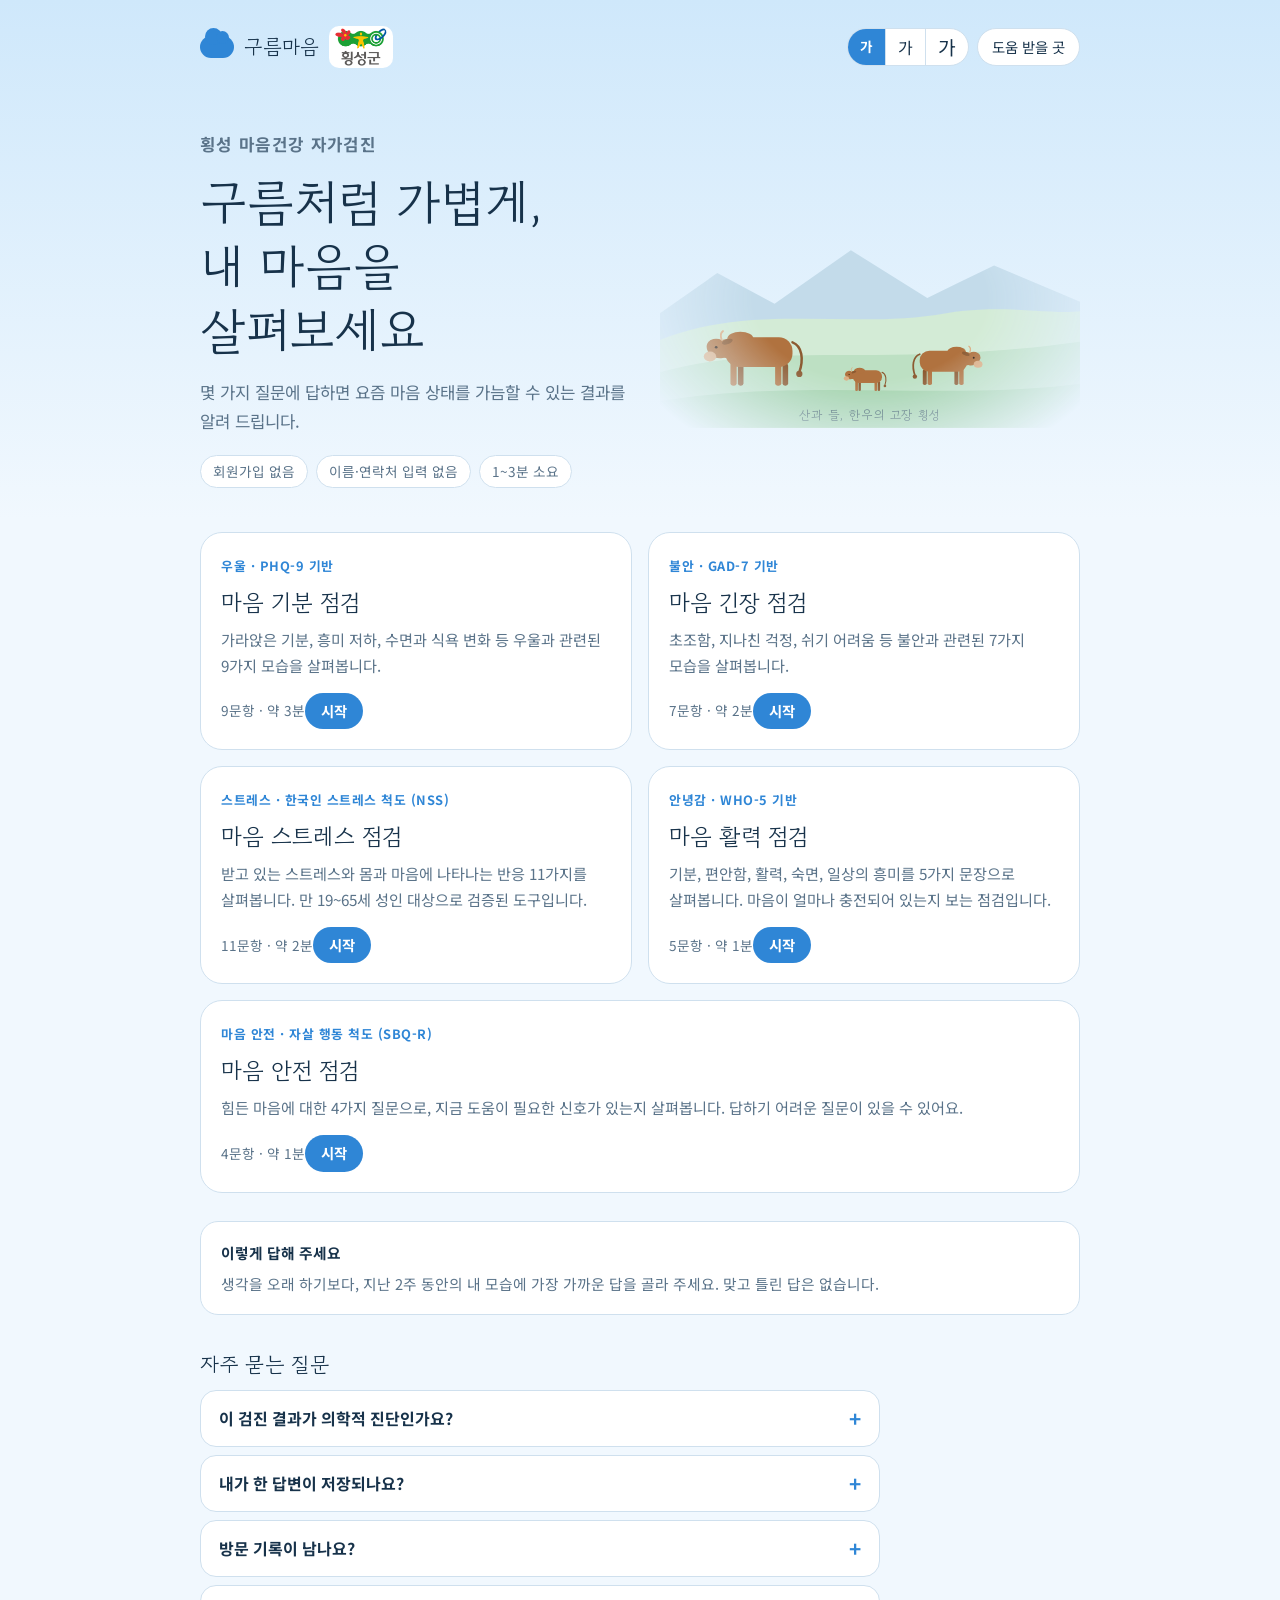
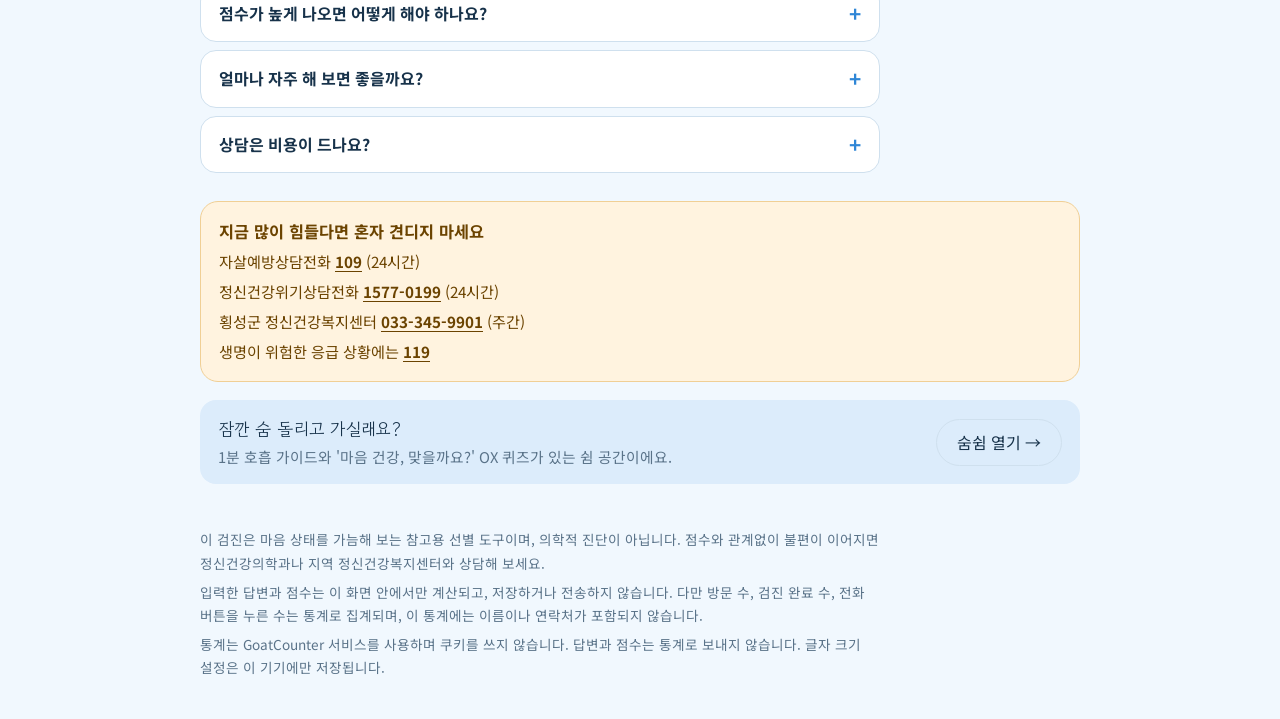
==== maeum/index.html @ 6d09b5d9 "Add files via upload" ====
<!doctype html>
<html lang="ko">
<head>
<meta charset="utf-8">
<meta name="viewport" content="width=device-width, initial-scale=1">
<title>구름마음 자가검진</title>
<link rel="stylesheet" href="https://fonts.googleapis.com/css2?family=Gowun+Dodum&family=Noto+Sans+KR:wght@400;500;700&display=swap">
<style>
/* Layout: 하늘 위 구름 무대. 왼쪽 정렬 소개 + 오른쪽 구름 장식, 검진은 한 화면 한 문항 */
:root {
  --sky-top: #cfe8fb;
  --sky-bot: #f1f8fe;
  --bg: #eaf5fd;
  --card: #ffffff;
  --fg: #17324a;
  --muted: #5a7389;
  --line: #cfe0ee;
  --accent: #2f86d6;
  --accent-fg: #ffffff;
  --accent-soft: #dcecfb;
  --cloud: #ffffff;
  --warn-bg: #fff3df;
  --warn-fg: #6b4300;
  --warn-line: #f0cf95;
  --f-display: "Gowun Dodum", "Noto Sans KR", "Apple SD Gothic Neo", "Malgun Gothic", sans-serif;
  --f-body: "Noto Sans KR", "Apple SD Gothic Neo", "Malgun Gothic", sans-serif;
}
@media (prefers-color-scheme: dark) {
  :root:not([data-theme="light"]) {
    --sky-top: #0f2238; --sky-bot: #14293f; --bg: #10253a; --card: #19324a;
    --fg: #e6f0f9; --muted: #9db4c8; --line: #2b4863; --accent: #6bb4f5;
    --accent-fg: #0b1d2f; --accent-soft: #223f5a; --cloud: #2a4a68;
    --warn-bg: #3a2f1a; --warn-fg: #f3d9a4; --warn-line: #6b5326;
    color-scheme: dark;
  }
}
:root[data-theme="dark"] {
  --sky-top: #0f2238; --sky-bot: #14293f; --bg: #10253a; --card: #19324a;
  --fg: #e6f0f9; --muted: #9db4c8; --line: #2b4863; --accent: #6bb4f5;
  --accent-fg: #0b1d2f; --accent-soft: #223f5a; --cloud: #2a4a68;
  --warn-bg: #3a2f1a; --warn-fg: #f3d9a4; --warn-line: #6b5326;
  color-scheme: dark;
}
* { box-sizing: border-box; }
html, body { min-height: 100%; }
body {
  margin: 0;
  background: var(--bg);
  background-image: linear-gradient(180deg, var(--sky-top) 0, var(--sky-bot) 520px);
  background-repeat: no-repeat;
  color: var(--fg);
  font-family: var(--f-body);
  font-size: 1rem;
  line-height: 1.7;
  word-break: keep-all;
  padding-left: max(16px, env(safe-area-inset-left, 0px));
  padding-right: max(16px, env(safe-area-inset-right, 0px));
  padding-block: 20px 40px;
  overflow-x: hidden;
}
.wrap { max-width: 880px; margin: 0 auto; position: relative; z-index: 1; }
h1, h2, h3 { font-family: var(--f-display); font-weight: 400; margin: 0; text-wrap: balance; line-height: 1.3; }
p { margin: 0; }
button { font: inherit; color: inherit; cursor: pointer; }
:focus-visible { outline: 3px solid var(--accent); outline-offset: 2px; }

/* clouds */
.sky { position: absolute; inset: 0 0 auto 0; height: 560px; overflow: hidden; pointer-events: none; z-index: 0; }
.cloud { position: absolute; width: 180px; height: 54px; background: var(--cloud); border-radius: 60px; opacity: .9; animation: drift 60s linear infinite; }
.cloud::before, .cloud::after { content: ""; position: absolute; background: var(--cloud); border-radius: 50%; }
.cloud::before { width: 80px; height: 80px; left: 24px; top: -38px; }
.cloud::after { width: 58px; height: 58px; right: 28px; top: -26px; }
.c1 { top: 70px; left: -200px; animation-duration: 90s; }
.c2 { top: 200px; left: -200px; transform: scale(.62); animation-duration: 120s; animation-delay: -50s; opacity: .7; }
.c3 { top: 340px; left: -200px; transform: scale(1.2); animation-duration: 150s; animation-delay: -90s; opacity: .55; }
@keyframes drift { to { translate: calc(100vw + 420px) 0; } }
@media (prefers-reduced-motion: reduce) { .cloud { animation: none; left: 60%; } .c2 { left: 10%; } .c3 { left: 35%; } }

/* header */
.top { display: flex; align-items: center; justify-content: space-between; gap: 12px; }
.brand { display: inline-flex; align-items: center; gap: 10px; font-family: var(--f-display); font-size: 1.25rem; text-decoration: none; color: var(--fg); background: none; border: 0; padding: 6px 0; }
.brand i { width: 34px; height: 22px; background: var(--accent); border-radius: 14px; position: relative; display: inline-block; }
.brand i::before { content: ""; position: absolute; width: 17px; height: 17px; border-radius: 50%; background: var(--accent); left: 5px; top: -8px; }
.brand i::after { content: ""; position: absolute; width: 13px; height: 13px; border-radius: 50%; background: var(--accent); right: 5px; top: -5px; }
.help-link { font-size: .9rem; color: var(--fg); background: var(--card); border: 1px solid var(--line); border-radius: 999px; padding: 6px 14px; text-decoration: none; }

/* home */
.hero { padding: 56px 0 36px; max-width: 560px; }
.eyebrow { font-size: .85rem; letter-spacing: .08em; color: var(--accent); font-weight: 700; margin-bottom: 10px; }
.hero h1 { font-size: clamp(2rem, 7vw, 3.1rem); margin-bottom: 16px; }
.hero p { color: var(--muted); font-size: 1.05rem; }
.facts { display: flex; flex-wrap: wrap; gap: 8px; margin-top: 20px; }
.facts span { font-size: .85rem; background: var(--card); border: 1px solid var(--line); border-radius: 999px; padding: 4px 12px; color: var(--muted); }

.tests { display: grid; grid-template-columns: repeat(2, minmax(0, 1fr)); gap: 16px; margin-top: 8px; }
@media (max-width: 620px) { .tests { grid-template-columns: minmax(0, 1fr); } }
.tests .test-card:last-child:nth-child(odd) { grid-column: 1 / -1; }
.test-card { text-align: left; background: var(--card); border: 1px solid var(--line); border-radius: 22px; padding: 22px 20px 20px; display: flex; flex-direction: column; gap: 10px; min-width: 0; transition: transform .15s, border-color .15s; }
.test-card:hover { transform: translateY(-3px); border-color: var(--accent); }
.test-card .tag { font-size: .8rem; color: var(--accent); font-weight: 700; letter-spacing: .04em; }
.test-card h2 { font-size: 1.45rem; }
.test-card p { color: var(--muted); font-size: .95rem; flex: 1; }
.test-card .meta { font-size: .85rem; color: var(--muted); display: flex; justify-content: space-between; align-items: center; margin-top: 4px; }
.test-card .go { background: var(--accent); color: var(--accent-fg); border-radius: 999px; padding: 6px 16px; font-weight: 700; font-size: .9rem; }

.notice { margin-top: 28px; background: var(--card); border: 1px solid var(--line); border-radius: 18px; padding: 18px 20px; color: var(--muted); font-size: .92rem; display: grid; gap: 6px; }
.notice b { color: var(--fg); }

/* quiz */
.panel { margin-top: 36px; background: var(--card); border: 1px solid var(--line); border-radius: 26px; padding: clamp(20px, 5vw, 36px); max-width: 680px; }
.panel-head { display: flex; justify-content: space-between; align-items: baseline; gap: 12px; flex-wrap: wrap; margin-bottom: 14px; }
.panel-head h2 { font-size: 1.3rem; }
.count { font-size: .9rem; color: var(--muted); font-variant-numeric: tabular-nums; }
.bar { height: 10px; background: var(--accent-soft); border-radius: 999px; overflow: hidden; margin-bottom: 26px; }
.bar > div { height: 100%; background: var(--accent); border-radius: 999px; transition: width .45s cubic-bezier(.22, .8, .3, 1); }

/* 화면 전환 */
@keyframes rise { from { opacity: 0; transform: translateY(10px); } to { opacity: 1; transform: none; } }
@keyframes slidein { from { opacity: 0; transform: translateX(var(--dx, 14px)); } to { opacity: 1; transform: none; } }
@keyframes growx { from { transform: scaleX(0); } to { transform: scaleX(1); } }
#app > * { animation: rise .38s ease both; }
#app > .tests { animation-delay: .08s; }
#app > .notice { animation-delay: .14s; }
#app > .panel.stay { animation: none; }
.qstage { animation: slidein .28s ease both; }
.qstage.back { --dx: -14px; }
.qstage.still { animation: none; }
.qstage.leaving { opacity: 0; transform: translateX(-14px); transition: opacity .15s ease, transform .15s ease; animation: none; }
.scale div.on { transform-origin: left; animation: growx .5s ease both; }
.scale div:nth-child(2) { animation-delay: .08s; } .scale div:nth-child(3) { animation-delay: .16s; }
.scale div:nth-child(4) { animation-delay: .24s; } .scale div:nth-child(5) { animation-delay: .32s; }
@media (prefers-reduced-motion: reduce) {
  #app > *, .qstage, .scale div.on { animation: none !important; }
  .bar > div, .qstage.leaving { transition: none; }
}
.period { font-size: .85rem; color: var(--muted); margin-bottom: 6px; }
.q { font-family: var(--f-display); font-size: clamp(1.3rem, 4.6vw, 1.7rem); line-height: 1.5; margin-bottom: 22px; min-height: 3.2em; }
.opts { display: grid; gap: 10px; }
.opt { text-align: left; background: var(--bg); border: 2px solid var(--line); border-radius: 16px; padding: 13px 16px; font-size: 1rem; width: 100%; transition: border-color .12s, background .12s; }
.opt:hover { border-color: var(--accent); }
.opt[aria-pressed="true"] { border-color: var(--accent); background: var(--accent-soft); font-weight: 700; }
.nav { display: flex; justify-content: space-between; gap: 10px; margin-top: 22px; }
.btn { background: transparent; border: 1px solid var(--line); border-radius: 999px; padding: 9px 20px; color: var(--fg); }
.btn.primary { background: var(--accent); color: var(--accent-fg); border-color: var(--accent); font-weight: 700; }
.btn[disabled] { opacity: .4; cursor: default; }

/* result */
.score-row { display: flex; align-items: baseline; gap: 14px; flex-wrap: wrap; margin: 6px 0 14px; }
.score { font-family: var(--f-display); font-size: 3.6rem; line-height: 1; font-variant-numeric: tabular-nums; }
.score small { font-size: 1.2rem; color: var(--muted); }
.level { background: var(--accent-soft); color: var(--fg); border-radius: 999px; padding: 4px 16px; font-weight: 700; }
.scale { display: flex; gap: 4px; margin: 18px 0 8px; }
.scale div { flex: 1; height: 12px; border-radius: 6px; background: var(--accent-soft); min-width: 0; }
.scale div.on { background: var(--accent); }
.scale-labels { display: flex; gap: 4px; font-size: .72rem; color: var(--muted); }
.scale-labels span { flex: 1; text-align: center; min-width: 0; }
.advice { margin-top: 18px; color: var(--fg); }
.crisis { margin-top: 20px; background: var(--warn-bg); color: var(--warn-fg); border: 1px solid var(--warn-line); border-radius: 18px; padding: 16px 18px; font-size: .95rem; display: grid; gap: 4px; }
.crisis b { font-size: 1.02rem; }
.crisis .num { font-variant-numeric: tabular-nums; font-weight: 700; }
.note { margin-top: 10px; font-size: .85rem; color: var(--muted); }
.result-actions { display: flex; flex-wrap: wrap; gap: 10px; margin-top: 24px; }

footer { margin-top: 44px; font-size: .85rem; color: var(--muted); max-width: 680px; display: grid; gap: 6px; }
#help { margin-top: 28px; }
/* 검진 문항 화면에서는 질문에 집중하도록 자주 묻는 질문과 노란 안내 칸을 숨기고, 한 줄 연락처만 남깁니다 */
.help-mini { display: none; max-width: 680px; font-size: .88rem; color: var(--muted); background: var(--card); border: 1px solid var(--line); border-radius: 18px; padding: 8px 16px; text-align: center; }
body.quiz-mode .help-mini { display: block; }
.help-mini .num { white-space: nowrap; }
body.quiz-mode #faq, body.quiz-mode #help .crisis { display: none; }
/* 결과 화면에는 안에 "상담 연결" 칸이 있으므로 아래 노란 칸은 숨깁니다 */
body.result-mode #help { display: none; }

/* 글자 크기 */
:root { --scale: 1; font-size: calc(16px * var(--scale)); }
:root[data-fs="1"] { --scale: 1.15; }
:root[data-fs="2"] { --scale: 1.3; }
.tools { display: flex; align-items: center; gap: 8px; flex-wrap: wrap; justify-content: flex-end; }
.fs { display: inline-flex; border: 1px solid var(--line); border-radius: 999px; background: var(--card); overflow: hidden; }
.fs button { background: none; border: 0; padding: 6px 12px; color: var(--fg); line-height: 1.3; }
.fs button + button { border-left: 1px solid var(--line); }
.fs button[aria-pressed="true"] { background: var(--accent); color: var(--accent-fg); font-weight: 700; }
.fs .s0 { font-size: .85rem; } .fs .s1 { font-size: 1rem; } .fs .s2 { font-size: 1.2rem; }
a.num { color: inherit; text-decoration: underline; text-underline-offset: 3px; }

/* 결과: 다음 행동, 상담 연결 */
.todo { margin-top: 22px; }
.todo h3, .contact h3 { font-size: 1.1rem; margin-bottom: 8px; }
.todo ul { list-style: none; margin: 0; padding: 0; display: grid; gap: 8px; }
.todo li { background: var(--bg); border: 1px solid var(--line); border-radius: 14px; padding: 10px 14px; }
.contact { margin-top: 22px; border: 1px solid var(--line); border-radius: 18px; padding: 16px 18px; display: grid; gap: 6px; }
.contact p { color: var(--muted); font-size: .92rem; }
.contact .row { display: flex; justify-content: space-between; gap: 10px; flex-wrap: wrap; align-items: baseline; border-top: 1px solid var(--line); padding-top: 8px; }
.contact .row:first-of-type { border-top: 0; }
.contact .row span { min-width: 0; }
.contact .row .num { font-weight: 700; font-variant-numeric: tabular-nums; }

/* 자주 묻는 질문 */
#faq { margin-top: 36px; max-width: 680px; }
#faq h2 { font-size: 1.3rem; margin-bottom: 12px; }
#faq details { background: var(--card); border: 1px solid var(--line); border-radius: 16px; padding: 0 18px; margin-bottom: 8px; }
#faq summary { cursor: pointer; padding: 14px 0; font-weight: 700; list-style: none; display: flex; justify-content: space-between; gap: 12px; }
#faq summary::-webkit-details-marker { display: none; }
#faq summary::after { content: "+"; color: var(--accent); font-size: 1.3rem; line-height: 1.3; }
#faq details[open] summary::after { content: "−"; }
#faq details p { color: var(--muted); padding-bottom: 14px; }

/* 횡성 정체성, 마음 날씨 */
:root {
  --ridge: #c3dbea; --cloud2: #dfe7ee; --cloud3: #cdd7e0; --cloud-sc: #ffffff;
  --m0a: #bfe2fb; --m0b: #eef8ff; --m1a: #c9e1f3; --m1b: #eaf3fa;
  --m2a: #cfd9e3; --m2b: #e8eef3; --m3a: #b9c7d5; --m3b: #dde6ee;
}
@media (prefers-color-scheme: dark) {
  :root:not([data-theme="light"]) {
    --ridge: #1b3550; --cloud2: #3a5169; --cloud3: #46607a; --cloud-sc: #7a94ae;
    --m0a: #1e4a74; --m0b: #2b5f8c; --m1a: #1f3f5f; --m1b: #2a4d6e;
    --m2a: #1d3045; --m2b: #25394e; --m3a: #172636; --m3b: #1e3042;
  }
}
:root[data-theme="dark"] {
  --ridge: #1b3550; --cloud2: #3a5169; --cloud3: #46607a; --cloud-sc: #7a94ae;
  --m0a: #1e4a74; --m0b: #2b5f8c; --m1a: #1f3f5f; --m1b: #2a4d6e;
  --m2a: #1d3045; --m2b: #25394e; --m3a: #172636; --m3b: #1e3042;
}
.sky[data-mood="2"] { --cloud: var(--cloud2); }
.sky[data-mood="3"] { --cloud: var(--cloud3); }
.sky[data-mood="3"] .cloud { opacity: .97; }
.brand .loc-logo { height: 42px; width: auto; border-radius: 10px; background: #fff; padding: 2px 6px; }
.brand .loc { font-family: var(--f-body); font-size: .72rem; color: var(--accent); border: 1px solid var(--accent); border-radius: 999px; padding: 0 8px; line-height: 1.6; }
.pasture .cap { position: absolute; left: 0; right: 0; bottom: 3px; text-align: center; font-family: var(--f-display); font-size: .8rem; color: var(--fg); opacity: .7; letter-spacing: .04em; }

.weather { margin: 4px 0 18px; border-radius: 20px; overflow: hidden; background: linear-gradient(180deg, var(--sa), var(--sb)); }
.weather.m0 { --sa: var(--m0a); --sb: var(--m0b); --cloud: var(--cloud-sc); }
.weather.m1 { --sa: var(--m1a); --sb: var(--m1b); --cloud: var(--cloud-sc); }
.weather.m2 { --sa: var(--m2a); --sb: var(--m2b); --cloud: var(--cloud2); }
.weather.m3 { --sa: var(--m3a); --sb: var(--m3b); --cloud: var(--cloud3); }
.weather svg { display: block; width: 100%; height: auto; max-height: 200px; }
.weather .sc-cloud { fill: var(--cloud); }
/* 날씨 그림 움직임: 해는 천천히 돌고 햇살이 커졌다 작아지며, 구름은 좌우로 천천히 떠다닙니다 */
.weather .sun .halo, .weather .sun .rays, .weather .sun .core { transform-box: fill-box; transform-origin: center; }
.weather .sun .halo { opacity: .2; animation: halo 3.2s ease-in-out infinite; }
.weather .sun .rays { animation: spin 36s linear infinite; }
.weather .sun.strong .rays { animation-duration: 20s; }
.weather .sun .core { animation: corepulse 3.2s ease-in-out infinite; }
.weather .sun.strong .halo { animation-duration: 2.6s; }
.weather .drift { animation: cloudDrift 12s ease-in-out infinite alternate; }
@keyframes halo { 0%, 100% { transform: scale(.85); opacity: .14; } 50% { transform: scale(1.3); opacity: .34; } }
@keyframes corepulse { 0%, 100% { transform: scale(1); } 50% { transform: scale(1.06); } }
@keyframes spin { to { transform: rotate(360deg); } }
@keyframes cloudDrift { from { transform: translateX(calc(var(--amp, 12px) * -1)); } to { transform: translateX(var(--amp, 12px)); } }
@media (prefers-reduced-motion: reduce) { .weather .sun .halo, .weather .sun .rays, .weather .sun .core, .weather .drift { animation: none; } }
.weather .rain line { stroke: var(--accent); stroke-width: 2; stroke-linecap: round; opacity: 0; animation: fall 1.2s linear infinite; }
@keyframes fall { 0% { transform: translateY(-6px); opacity: 0; } 30% { opacity: .8; } 100% { transform: translateY(24px); opacity: 0; } }
@media (prefers-reduced-motion: reduce) { .weather .rain line { animation: none; opacity: .6; } }
.weather .wcap { padding: 10px 16px 14px; background: var(--card); display: flex; flex-wrap: wrap; gap: 2px 12px; align-items: baseline; }
.weather .wname { font-family: var(--f-display); font-size: 1.25rem; }
.weather .wtext { color: var(--muted); font-size: .92rem; }

/* 한우 목장 풍경 */
:root { --hill1: #d3ebd6; --hill2: #bde0c3; --hill3: #a5d3ad; --cow: #b0723f; --cow-dark: #8c5a31; --cow-muzzle: #dcae84; --cow-eye: #2b1a10; }
@media (prefers-color-scheme: dark) {
  :root:not([data-theme="light"]) { --hill1: #1d3a3c; --hill2: #183234; --hill3: #132a2b; --cow: #c48d5c; --cow-dark: #a3714a; --cow-muzzle: #e0b690; }
}
:root[data-theme="dark"] { --hill1: #1d3a3c; --hill2: #183234; --hill3: #132a2b; --cow: #c48d5c; --cow-dark: #a3714a; --cow-muzzle: #e0b690; }
.hero-band { display: grid; grid-template-columns: minmax(0, 1fr) minmax(0, 420px); gap: 8px 20px; align-items: center; }
.hero-band .hero { max-width: none; }
.hero-scene { -webkit-mask-image: radial-gradient(ellipse 62% 70% at 50% 50%, #000 45%, transparent 100%); mask-image: radial-gradient(ellipse 62% 70% at 50% 50%, #000 45%, transparent 100%); }
.hero-scene svg { display: block; width: 100%; height: auto; }
@media (max-width: 760px) {
  .hero-band { grid-template-columns: minmax(0, 1fr); gap: 0; }
  .hero-band .hero { padding-bottom: 8px; }
  .hero-scene { max-width: 340px; margin: 0 auto; width: 100%; }
}
.pasture { position: relative; height: 170px; margin: 28px calc(50% - 50vw) -40px; overflow: hidden; pointer-events: none; }
.pasture .hills { position: absolute; inset: 0; width: 100%; height: 100%; }
.pasture .cow { position: absolute; height: auto; }
.cow1 { left: 7%; bottom: 20px; width: clamp(84px, 14vw, 128px); }
.cow2 { left: 58%; bottom: 40px; width: clamp(64px, 10vw, 92px); transform: scaleX(-1); }
.cow3 { left: 72%; bottom: 18px; width: clamp(46px, 7vw, 64px); }
@media (max-width: 480px) { .cow3 { display: none; } .cow2 { left: 62%; } }
.cw-body { fill: var(--cow); }
.cw-dark { fill: var(--cow-dark); }
.cw-muzzle { fill: var(--cow-muzzle); }
.cw-eye { fill: var(--cow-eye); }
.cw-tail { fill: none; stroke: var(--cow-dark); stroke-width: 4; stroke-linecap: round; }
.cw-horn { fill: none; stroke: var(--cow-muzzle); stroke-width: 3; stroke-linecap: round; }
.sister { display: flex; flex-wrap: wrap; align-items: center; justify-content: space-between; gap: 12px; margin-top: 18px; padding: 14px 18px; background: var(--accent-soft); border-radius: 16px; }
.sister b { display: block; font-family: var(--f-display); font-weight: 400; font-size: 1.08rem; }
.sister span { color: var(--muted); font-size: .92rem; }
.sister .btn { text-decoration: none; display: inline-block; }
body.quiz-mode .sister, body.result-mode .sister { display: none; }
.sister-link { margin-top: 10px; font-size: .95rem; }
.sister-link a { color: var(--accent); font-weight: 500; }
</style>
</head>
<body><svg width="0" height="0" style="position:absolute" aria-hidden="true" focusable="false">
  <defs>
    <symbol id="hanwoo" viewBox="0 0 200 130">
      <path class="cw-tail" d="M152 50 C168 56 170 78 163 98"/>
      <circle class="cw-dark" cx="163" cy="101" r="5"/>
      <rect class="cw-dark" x="64" y="84" width="9" height="36" rx="4"/>
      <rect class="cw-dark" x="136" y="84" width="9" height="36" rx="4"/>
      <rect class="cw-body" x="44" y="42" width="108" height="48" rx="22"/>
      <ellipse class="cw-body" cx="68" cy="44" rx="21" ry="11"/>
      <rect class="cw-body" x="52" y="80" width="10" height="40" rx="4"/>
      <rect class="cw-body" x="124" y="80" width="10" height="40" rx="4"/>
      <path class="cw-body" d="M40 46 L58 42 L60 78 L38 74 Z"/>
      <ellipse class="cw-body" cx="32" cy="60" rx="19" ry="15" transform="rotate(25 32 60)"/>
      <ellipse class="cw-muzzle" cx="19" cy="73" rx="10" ry="8"/>
      <ellipse class="cw-dark" cx="47" cy="49" rx="9" ry="4" transform="rotate(-20 47 49)"/>
      <path class="cw-horn" d="M38 46 Q34 36 40 32"/>
      <circle class="cw-eye" cx="29" cy="58" r="2.2"/>
    </symbol>
  </defs>
</svg>

<div class="sky" aria-hidden="true"><div class="cloud c1"></div><div class="cloud c2"></div><div class="cloud c3"></div></div>

<div class="wrap">
  <header class="top">
    <button class="brand" id="brand" type="button"><i aria-hidden="true"></i>구름마음<img class="loc-logo" alt="횡성군" width="207" height="150" src="[data-uri]"></button>
    <div class="tools">
      <div class="fs" role="group" aria-label="글자 크기">
        <button type="button" class="s0" data-fs="0" aria-label="글자 보통" aria-pressed="true">가</button>
        <button type="button" class="s1" data-fs="1" aria-label="글자 크게" aria-pressed="false">가</button>
        <button type="button" class="s2" data-fs="2" aria-label="글자 아주 크게" aria-pressed="false">가</button>
      </div>
      <a class="help-link" href="#help" id="helpLink">도움 받을 곳</a>
    </div>
  </header>

  <main id="app"></main>

  <section id="faq" aria-label="자주 묻는 질문">
    <h2>자주 묻는 질문</h2>
    <details><summary>이 검진 결과가 의학적 진단인가요?</summary><p>아닙니다. 지난 2주간의 마음 상태를 가늠해 보는 참고용 선별 도구입니다. 정확한 진단은 정신건강의학과 전문의의 면담으로 이루어집니다.</p></details>
    <details><summary>내가 한 답변이 저장되나요?</summary><p>답변과 점수는 이 화면 안에서만 계산되고 저장하거나 전송하지 않습니다. 창을 닫으면 사라집니다.<span class="stats-note" hidden> 다만 방문 수, 검진 완료 수, 전화 버튼을 누른 수는 통계로 집계되며, 이 통계에는 이름이나 연락처가 포함되지 않습니다.</span></p></details>
    <details class="stats-note" hidden><summary>방문 기록이 남나요?</summary><p>방문 수, 검진을 끝까지 마친 수, 상담 전화 버튼을 누른 수가 합계로만 집계됩니다(통계 서비스 GoatCounter 사용). 이름, 연락처, 답변, 점수는 포함되지 않고 쿠키도 사용하지 않습니다. 글자 크기 설정은 이 기기에만 저장됩니다.</p></details>
    <details><summary>점수가 높게 나오면 어떻게 해야 하나요?</summary><p>결과 화면에 안내된 단계별 방법을 먼저 살펴보시고, 불편이 이어지면 횡성군 정신건강복지센터 등 전문 기관에 상담해 보세요. 점수와 관계없이 힘들다면 언제든 상담할 수 있습니다.</p></details>
    <details><summary>얼마나 자주 해 보면 좋을까요?</summary><p>우울과 불안 검진은 지난 2주를 기준으로 하므로, 2주 이상 간격을 두고 다시 해 보시길 권합니다. 마음이 크게 힘들 때는 간격과 관계없이 상담을 먼저 받으세요.</p></details>
    <details><summary>상담은 비용이 드나요?</summary><p>비용과 이용 방법은 다를 수 있으니 먼저 전화로 문의해 주세요. 자살예방상담전화 109와 정신건강위기상담전화 1577-0199, 횡성군 정신건강복지센터 033-345-9901은 무료로 이용할 수 있습니다.</p></details>
  </section>

  <section id="help" aria-label="도움이 필요하시다면?">
    <p class="help-mini">힘들면 언제든 멈추고 연락하세요 · <span class="num">109</span> · <span class="num">1577-0199</span> · <span class="num">033-345-9901</span> (센터, 주간)</p>
    <div class="crisis">
      <b>지금 많이 힘들다면 혼자 견디지 마세요</b>
      <span>자살예방상담전화 <span class="num">109</span> (24시간)</span>
      <span>정신건강위기상담전화 <span class="num">1577-0199</span> (24시간)</span>
      <span>횡성군 정신건강복지센터 <span class="num">033-345-9901</span> (주간)</span>
      <span>생명이 위험한 응급 상황에는 <span class="num">119</span></span>
    </div>
  </section>

  <section id="sister" class="sister" aria-label="다른 쉼터">
    <div>
      <b>잠깐 숨 돌리고 가실래요?</b>
      <span>1분 호흡 가이드와 '마음 건강, 맞을까요?' OX 퀴즈가 있는 쉼 공간이에요.</span>
    </div>
    <a class="btn" data-go="shim" data-from="maeum-home" href="../shim/?ref=maeum-home">숨쉼 열기 →</a>
  </section>

  <footer>
    <p>이 검진은 마음 상태를 가늠해 보는 참고용 선별 도구이며, 의학적 진단이 아닙니다. 점수와 관계없이 불편이 이어지면 정신건강의학과나 지역 정신건강복지센터와 상담해 보세요.</p>
    <p>입력한 답변과 점수는 이 화면 안에서만 계산되고, 저장하거나 전송하지 않습니다.<span class="stats-note" hidden> 다만 방문 수, 검진 완료 수, 전화 버튼을 누른 수는 통계로 집계되며, 이 통계에는 이름이나 연락처가 포함되지 않습니다.</span></p>
  </footer>

</div>

<script>
var FREQ4 = ["전혀 없었다", "며칠 동안 있었다", "일주일 이상 있었다", "거의 매일 있었다"];
var FREQ_NSS = ["전혀 그렇지 않다", "가끔 그렇다", "자주 그렇다", "거의 매일 그렇다"];
var FREQ6 = ["전혀 아니었다", "가끔 그랬다", "절반 이하로 그랬다", "절반 이상 그랬다", "대부분 그랬다", "항상 그랬다"];

var TESTS = {
  phq9: {
    tag: "우울", name: "마음 기분 점검", sub: "PHQ-9 기반", period: "지난 2주 동안, 다음과 같은 일이 얼마나 자주 있었나요?",
    desc: "가라앉은 기분, 흥미 저하, 수면과 식욕 변화 등 우울과 관련된 9가지 모습을 살펴봅니다.",
    opts: FREQ4, max: 27, minutes: 3,
    items: [
      "일에 흥미나 즐거움을 거의 느끼지 못했다",
      "기분이 가라앉거나 우울하거나 희망이 없다고 느꼈다",
      "잠들기 어렵거나, 자주 깨거나, 너무 많이 잤다",
      "피곤하고 기운이 없었다",
      "입맛이 없거나 반대로 너무 많이 먹었다",
      "내가 실패자 같거나, 나 자신이나 가족을 실망시켰다고 느꼈다",
      "신문을 읽거나 TV를 보는 일에 집중하기 어려웠다",
      "다른 사람이 알아챌 만큼 말과 행동이 느려졌거나, 반대로 가만히 있지 못하고 안절부절못했다",
      "차라리 죽는 게 낫겠다는 생각이나 스스로를 해치고 싶은 생각이 들었다"
    ],
    levels: [
      { to: 4, name: "거의 없음", text: "지금은 우울과 관련된 불편이 크지 않은 편입니다. 규칙적인 수면과 가벼운 산책, 사람들과의 대화처럼 평소 마음을 돌보는 습관을 이어 가세요." },
      { to: 9, name: "가벼운 수준", text: "가벼운 우울 증상이 있을 수 있습니다. 잠, 식사, 햇볕 쬐기 같은 생활 리듬을 먼저 살펴보고, 2주 뒤 다시 한번 점검해 보세요. 불편이 이어지면 상담을 권합니다." },
      { to: 14, name: "중간 수준", text: "일상에 영향을 줄 만한 우울 증상이 있을 수 있습니다. 가까운 정신건강복지센터나 의료기관에서 전문가와 이야기해 보시길 권합니다." },
      { to: 19, name: "다소 심한 수준", text: "우울 증상이 꽤 뚜렷합니다. 혼자 버티기보다 가까운 시일 안에 정신건강의학과 진료나 전문 상담을 받아 보세요." },
      { to: 27, name: "심한 수준", text: "우울 증상이 많이 심한 상태일 수 있습니다. 되도록 빨리 정신건강의학과 진료를 받아 보시길 강하게 권합니다. 주변 사람에게 지금 상태를 알리는 것도 큰 도움이 됩니다." }
    ],
    risk: 8
  },
  gad7: {
    tag: "불안", name: "마음 긴장 점검", sub: "GAD-7 기반", period: "지난 2주 동안, 다음과 같은 일이 얼마나 자주 있었나요?",
    desc: "초조함, 지나친 걱정, 쉬기 어려움 등 불안과 관련된 7가지 모습을 살펴봅니다.",
    opts: FREQ4, max: 21, minutes: 2,
    items: [
      "초조하거나 불안하거나 긴장되었다",
      "걱정을 멈추거나 조절하기 어려웠다",
      "여러 가지 일에 대해 지나치게 걱정했다",
      "편안하게 쉬기가 어려웠다",
      "너무 안절부절못해서 가만히 있기 힘들었다",
      "쉽게 짜증이 나거나 화가 났다",
      "끔찍한 일이 생길 것 같아 두려웠다"
    ],
    levels: [
      { to: 4, name: "거의 없음", text: "불안과 관련된 불편은 크지 않은 편입니다. 지금의 생활 리듬과 휴식 방법을 잘 유지해 주세요." },
      { to: 9, name: "가벼운 수준", text: "가벼운 불안이 있을 수 있습니다. 천천히 숨 쉬기, 스트레칭, 카페인 줄이기 같은 방법을 시도해 보고 2주 뒤 다시 점검해 보세요." },
      { to: 14, name: "중간 수준", text: "일상에 영향을 줄 수 있는 불안이 있을 수 있습니다. 지역 정신건강복지센터나 의료기관에서 상담해 보시길 권합니다." },
      { to: 21, name: "심한 수준", text: "불안 증상이 심한 상태일 수 있습니다. 가까운 시일 안에 정신건강의학과 진료나 전문 상담을 받아 보세요." }
    ]
  },
  who5: {
    tag: "안녕감", name: "마음 활력 점검", sub: "WHO-5 기반", period: "지난 2주 동안, 나는 이렇게 지냈다.",
    desc: "기분, 편안함, 활력, 숙면, 일상의 흥미를 5가지 문장으로 살펴봅니다. 마음이 얼마나 충전되어 있는지 보는 점검입니다.",
    opts: FREQ6, base: 0, max: 25, minutes: 1, percent: true,
    items: [
      "밝고 기분 좋게 지냈다",
      "차분하고 편안하게 지냈다",
      "활기차고 힘이 넘쳤다",
      "상쾌하고 푹 쉰 느낌으로 일어났다",
      "하루하루가 흥미로운 일들로 채워져 있었다"
    ],
    levels: [
      { to: 28, name: "많이 낮음", text: "마음의 활력이 많이 떨어져 있는 상태일 수 있습니다. 우울 점검도 함께 해 보시고, 가까운 전문가와 상담해 보시길 권합니다." },
      { to: 50, name: "낮은 편", text: "마음의 활력이 낮은 편입니다. 충분한 휴식과 즐거운 활동을 일부러 일정에 넣어 보고, 우울 점검도 함께 해 보세요." },
      { to: 76, name: "보통", text: "대체로 무난하게 지내고 있습니다. 활력을 더하는 활동이 무엇인지 찾아 꾸준히 이어 가 보세요." },
      { to: 100, name: "좋은 편", text: "마음이 잘 충전되어 있는 상태입니다. 지금의 좋은 습관을 이어 가세요." }
    ]
  },
  /* 한국인 스트레스 척도(NSS) 표준형 11문항. 보건복지부 한국인 정신건강 척도 사용자 지침서 표35, 점수 구분은 같은 지침서 4장 해석 기준 */
  nss: {
    tag: "스트레스", name: "마음 스트레스 점검", sub: "한국인 스트레스 척도 (NSS)", period: "최근 2주간, 각 문항에 해당하는 증상을 얼마나 자주 경험하였나요?",
    desc: "받고 있는 스트레스와 몸과 마음에 나타나는 반응 11가지를 살펴봅니다. 만 19~65세 성인 대상으로 검증된 도구입니다.",
    opts: FREQ_NSS, max: 33, minutes: 2,
    note: "이 도구는 만 19~65세 성인을 대상으로 검증되었습니다. 청소년과 65세 이상은 참고용으로만 봐 주세요.",
    items: [
      "스트레스를 많이 받는다",
      "변화에 적응하기 어렵다",
      "문제가 생기면 직접 처리할 자신이 없다",
      "머리가 아프다",
      "어지럽다",
      "소화가 안 된다",
      "가슴이 답답하다",
      "불안하고 초조하다",
      "쉽게 화가 난다",
      "쉽게 짜증이 난다",
      "뭘 자꾸 먹게 된다"
    ],
    levels: [
      { to: 10, name: "낮은 수준", text: "스트레스가 낮은 수준입니다. 지금의 휴식과 생활 리듬을 잘 이어 가세요." },
      { to: 20, name: "중등도 이상", text: "중등도 이상의 스트레스가 있을 수 있습니다. 11점 이상이면 정신건강의학과 등 전문가의 평가를 받아 보시길 권합니다." },
      { to: 33, name: "매우 높은 수준", text: "매우 높은 수준의 스트레스입니다. 21점 이상은 전문적인 평가가 반드시 필요한 상태로 해석할 수 있으니, 가까운 시일 안에 정신건강의학과나 정신건강복지센터를 이용해 주세요." }
    ]
  },
  /* 자살 행동 척도(SBQ-R) 4문항. 문항과 보기별 점수는 지침서 수록본 그대로이며, 문항마다 점수 배점이 달라 itemOpts의 pt로 합산합니다.
     기준은 총점 7점 이상. 점수 숫자와 "위험" 표현은 화면에 드러내지 않고, 결과와 관계없이 위기 연락처를 항상 보여 줍니다. */
  sbq: {
    tag: "마음 안전", name: "마음 안전 점검", sub: "자살 행동 척도 (SBQ-R)", period: "아래 질문에 가장 가까운 답을 골라 주세요.",
    desc: "힘든 마음에 대한 4가지 질문으로, 지금 도움이 필요한 신호가 있는지 살펴봅니다. 답하기 어려운 질문이 있을 수 있어요.",
    intro: "답하기 어려운 질문이 있을 수 있어요. 힘들면 언제든 멈추셔도 되고, 지금 힘들다면 화면 아래의 연락처로 바로 이야기할 수 있습니다.",
    minutes: 1, hideScore: true, moodFloor: 1, alwaysCrisis: true,
    minScore: 3, minName: "해당 신호 없음",
    minText: "모든 질문에 '없다'고 답하셨어요. 지금은 마음이 편안한 상태로 보여요. 그래도 힘든 일이 생기면 점수와 상관없이 언제든 이야기해도 괜찮습니다.",
    crisisTitle: "힘든 마음을 혼자 안고 있지 않아도 괜찮아요",
    items: [
      "자살을 하려고 생각해보거나 시도해 본 적이 있습니까?",
      "지난 일 년 동안 얼마나 자주 자살을 하려고 생각해 보았습니까?",
      "자살을 하려고 했거나 할지도 모른다는 말을 다른 사람에게 한 적이 있습니까?",
      "미래에 자살을 시도할 가능성이 얼마나 있다고 생각합니까?"
    ],
    itemOpts: [
      [
        { label: "전혀 없다", pt: 1 },
        { label: "잠시 생각해 본 적이 있다", pt: 2 },
        { label: "자살을 하려는 계획을 세워본 적은 있지만 실제로 시도는 하지 않았다 (정말로 죽고 싶었던 것은 아니다)", pt: 3 },
        { label: "자살을 하려는 계획을 세워본 적이 있고 (시도해 본 적은 없지만) 정말로 죽고 싶었다", pt: 3 },
        { label: "자살을 시도해 본 적이 있다. 하지만 죽고 싶었던 것은 아니다", pt: 4 },
        { label: "자살을 시도해 본 적이 있고, 정말로 죽고 싶었다", pt: 4 }
      ],
      [
        { label: "생각해 본 적이 전혀 없다", pt: 1 },
        { label: "드물지만 생각해 본 적이 있다 (1번)", pt: 2 },
        { label: "가끔 생각해 본 적이 있다 (2번)", pt: 3 },
        { label: "자주 생각해 보았다 (3~4번)", pt: 4 },
        { label: "매우 자주 생각해 보았다 (5번 이상)", pt: 5 }
      ],
      [
        { label: "아무에게도 말한 적이 없다", pt: 1 },
        { label: "한 번 있다. 그러나 정말로 죽고 싶었던 것은 아니다", pt: 2 },
        { label: "한 번 있다. 그때는 정말로 죽고 싶었다", pt: 2 },
        { label: "한 번 넘게 있다. 그러나 정말로 죽고 싶었던 것은 아니다", pt: 3 },
        { label: "한 번 넘게 있다. 그리고 정말로 죽고 싶었다", pt: 3 }
      ],
      [
        { label: "전혀 없다", pt: 0 },
        { label: "거의 없을 것 같다", pt: 1 },
        { label: "별로 없을 것 같다", pt: 2 },
        { label: "없을 것 같다", pt: 3 },
        { label: "있을 것 같다", pt: 4 },
        { label: "꽤 있을 것 같다", pt: 5 },
        { label: "아주 많이 있을 것 같다", pt: 6 }
      ]
    ],
    levels: [
      { to: 6, name: "기준 점수 미만", text: "이 검진의 기준 점수에는 미치지 않았습니다. 다만 이 검진만으로 안전하다고 말할 수는 없어요. 마음이 힘들다면 점수와 상관없이 언제든 이야기해도 괜찮습니다." },
      { to: 18, name: "도움이 필요한 신호", text: "자살과 관련된 생각이나 경험이 있을 수 있다는 신호입니다. 혼자 견디지 말고, 오늘 안에 가까운 사람이나 전문가에게 이야기해 보시길 강하게 권합니다. 지금 위험하다고 느껴지면 바로 아래 번호로 연락해 주세요." }
    ]
  }
};
var ORDER = ["phq9", "gad7", "nss", "who5", "sbq"];

/* 단계별 오늘 해 볼 일 (levels 순서와 같음) */
var ACTIONS = {
  phq9: [
    ["매일 비슷한 시간에 자고 일어나는 리듬을 이어 가세요", "하루 15분 정도 햇볕을 쬐며 걸어 보세요", "가까운 사람과 안부를 나누는 시간을 가져 보세요"],
    ["취침 전 화면 보는 시간을 줄여 보세요", "오늘 할 수 있는 작은 일 하나만 정해서 해 보세요", "2주 뒤 이 검진을 다시 해 보세요"],
    ["하루 중 가장 컨디션이 좋은 시간에 가벼운 산책을 해 보세요", "지금 느끼는 감정을 믿을 만한 사람에게 이야기해 보세요", "상담 예약을 이번 주 안에 해 보세요"],
    ["혼자 견디지 말고 가까운 사람에게 지금 상태를 알려 주세요", "정신건강의학과나 센터 상담을 가까운 날짜로 잡아 보세요", "잠과 식사를 최소한이라도 챙겨 보세요"],
    ["오늘 안에 가족이나 가까운 사람에게 힘든 상태를 알려 주세요", "아래 연락처로 전화해 상담을 받아 보세요", "되도록 빨리 정신건강의학과 진료를 받아 보세요"]
  ],
  gad7: [
    ["지금의 휴식 방법을 꾸준히 이어 가세요", "가벼운 운동이나 스트레칭을 생활에 넣어 보세요", "충분히 자고 규칙적으로 식사하세요"],
    ["천천히 숨을 4초 들이쉬고 6초 내쉬기를 다섯 번 해 보세요", "커피와 에너지 음료를 줄여 보세요", "걱정되는 일을 종이에 적어 보세요"],
    ["걱정이 클 때 몸을 먼저 풀어 주는 스트레칭을 해 보세요", "믿을 만한 사람에게 걱정을 이야기해 보세요", "센터나 의료기관 상담을 알아보세요"],
    ["혼자 견디지 말고 가까운 사람에게 상태를 알려 주세요", "가까운 시일 안에 상담이나 진료 예약을 잡아 보세요", "숨이 가쁘면 천천히 내쉬는 호흡부터 해 보세요"]
  ],
  sbq: [
    ["지금 힘든 일이 있다면 믿을 만한 사람에게 이야기해 보세요", "잠과 식사를 규칙적으로 챙겨 보세요", "필요할 때 언제든 아래 번호로 연락하세요"],
    ["오늘 안에 가족이나 가까운 사람에게 지금 마음을 이야기해 주세요", "아래 연락처로 지금 전화해서 상담을 받아 보세요", "혼자 있지 않도록 가까운 사람과 함께 있어 주세요"]
  ],
  nss: [
    ["지금의 휴식 방법을 꾸준히 이어 가세요", "가벼운 산책이나 스트레칭을 생활에 넣어 보세요", "충분히 자고 규칙적으로 식사하세요"],
    ["스트레스가 쌓이는 상황이 언제인지 적어 보세요", "천천히 숨을 4초 들이쉬고 6초 내쉬기를 다섯 번 해 보세요", "믿을 만한 사람에게 힘든 점을 이야기하고, 상담도 알아보세요"],
    ["혼자 견디지 말고 가까운 사람에게 지금 상태를 알려 주세요", "가까운 시일 안에 정신건강의학과나 센터 상담을 잡아 보세요", "잠과 식사를 최소한이라도 챙겨 보세요"]
  ],
  who5: [
    ["충분히 쉬고 몸을 따뜻하게 돌봐 주세요", "우울 검진도 함께 해 보세요", "상담을 받아 보시길 권합니다"],
    ["즐거웠던 활동 하나를 이번 주 일정에 넣어 보세요", "가볍게 걷고 햇볕을 쬐어 보세요", "우울 검진도 함께 해 보세요"],
    ["활력을 주는 활동이 무엇인지 적어 보세요", "규칙적인 수면과 식사를 이어 가세요", "주변 사람과 시간을 보내 보세요"],
    ["지금의 좋은 습관을 이어 가세요", "힘들어하는 주변 사람에게 안부를 물어 보세요", "한 달 뒤 다시 점검해 보세요"]
  ]
};

/* 전화번호를 눌러 바로 걸 수 있게 합니다 (번호는 글자로도 항상 보입니다) */
function linkNums() {
  document.querySelectorAll("span.num").forEach(function (n) {
    var d = n.textContent.replace(/[^0-9]/g, "");
    if (!d) return;
    var a = document.createElement("a");
    a.className = "num";
    a.href = "tel:" + d;
    a.textContent = n.textContent;
    n.replaceWith(a);
  });
}

/* 글자 크기 (0 보통, 1 크게, 2 아주 크게) */
function setFs(v) {
  var root = document.documentElement;
  if (v === 0) root.removeAttribute("data-fs"); else root.setAttribute("data-fs", String(v));
  document.querySelectorAll(".fs button").forEach(function (b) {
    b.setAttribute("aria-pressed", String(Number(b.dataset.fs) === v));
  });
  try { localStorage.setItem("fs", String(v)); } catch (e) {}
}
document.querySelector(".fs").addEventListener("click", function (e) {
  var b = e.target.closest("button");
  if (b) setFs(Number(b.dataset.fs));
});
(function () {
  var v = 0;
  try { v = Number(localStorage.getItem("fs")) || 0; } catch (e) {}
  if (v > 0 && v <= 2) setFs(v);
})();

/* 방문 통계 (GoatCounter). GoatCounter 가입 시 정한 사이트 코드를 아래 따옴표 안에 넣으면 켜집니다.
   예) "maeum" → https://maeum.goatcounter.com 비워 두면 통계는 꺼져 있고 외부로 아무것도 보내지 않습니다. */
var GC_CODE = "hsg-liferespect";

function loadStats() {
  if (!GC_CODE) return;
  var s = document.createElement("script");
  s.async = true;
  s.src = "https://gc.zgo.at/count.js";
  s.setAttribute("data-goatcounter", "https://" + GC_CODE + ".goatcounter.com/count");
  document.head.appendChild(s);
  var p = document.createElement("p");
  document.querySelectorAll(".stats-note").forEach(function (el) { el.hidden = false; });
  p.textContent = "통계는 GoatCounter 서비스를 사용하며 쿠키를 쓰지 않습니다. 답변과 점수는 통계로 보내지 않습니다. 글자 크기 설정은 이 기기에만 저장됩니다.";
  var f = document.querySelector("footer");
  if (f) f.appendChild(p);
}

/* 검진 완료와 전화 버튼 횟수만 보냅니다. 답변과 점수는 보내지 않습니다. */
function track(path, title) {
  try {
    if (window.goatcounter && window.goatcounter.count) {
      window.goatcounter.count({ path: path, title: title, event: true });
    }
  } catch (e) {}
}

/* 상담 전화 버튼 집계
   - 번호를 누르면 "클릭", 휴대폰에서 전화 앱이 열려 화면이 뒤로 가면 "전화 앱 열림"으로 따로 셉니다.
   - 같은 방문(탭) 안에서는 번호마다 한 번만 셉니다. 실제 통화 여부는 알 수 없습니다.
   - GoatCounter의 이벤트 이름: call-click-번호이름-mobile 또는 -pc, call-open-번호이름 */
var CALL_LABELS = {
  "0333459901": ["center", "횡성군 정신건강복지센터"],
  "15770199": ["crisis-1577", "정신건강위기상담전화 1577-0199"],
  "109": ["suicide-109", "자살예방상담전화 109"],
  "119": ["emergency-119", "119"]
};
var seenMemo = {};
function onceThisVisit(key) {
  try {
    if (sessionStorage.getItem(key)) return false;
    sessionStorage.setItem(key, "1");
    return true;
  } catch (e) {
    if (seenMemo[key]) return false;
    seenMemo[key] = 1;
    return true;
  }
}
var IS_MOBILE = !!(window.matchMedia && window.matchMedia("(pointer: coarse)").matches);
var pendingCall = null;

document.addEventListener("click", function (e) {
  var a = e.target.closest && e.target.closest("a.num");
  if (!a) return;
  var digits = (a.getAttribute("href") || "").replace(/[^0-9]/g, "");
  var info = CALL_LABELS[digits] || ["other", digits];
  if (onceThisVisit("call-click-" + info[0])) {
    track("call-click-" + info[0] + (IS_MOBILE ? "-mobile" : "-pc"),
      "전화 버튼 클릭 · " + info[1] + (IS_MOBILE ? " · 휴대폰" : " · 컴퓨터"));
  }
  if (IS_MOBILE) pendingCall = { key: info[0], name: info[1], t: Date.now() };
});

function confirmCallOpened() {
  var c = pendingCall;
  pendingCall = null;
  if (!c || Date.now() - c.t > 3000) return;
  if (onceThisVisit("call-open-" + c.key)) {
    track("call-open-" + c.key, "전화 앱 열림 · " + c.name);
  }
}
document.addEventListener("visibilitychange", function () {
  if (document.visibilityState === "hidden") confirmCallOpened();
});
window.addEventListener("pagehide", confirmCallOpened);

/* 다른 사이트(숨쉼)로 가는 링크 집계: go-사이트-어디서. 같은 방문에서는 한 번만 셉니다. */
document.addEventListener("click", function (e) {
  var a = e.target.closest && e.target.closest("a[data-go]");
  if (!a) return;
  var key = "go-" + a.getAttribute("data-go") + "-from-" + (a.getAttribute("data-from") || "x");
  if (onceThisVisit(key)) track(key, "사이트 이동 · " + key);
});

/* 숨쉼에서 넘어온 방문 집계 (?ref=...) */
try {
  var refQ = (new URLSearchParams(location.search).get("ref") || "").toLowerCase().replace(/[^a-z0-9-]/g, "").slice(0, 30);
  if (refQ && onceThisVisit("arrive-" + refQ)) track("arrive-" + refQ, "다른 사이트에서 도착 · " + refQ);
} catch (e) {}

var app = document.getElementById("app");
var state = { id: null, i: 0, ans: [] };

function esc(s) { return String(s).replace(/[&<>]/g, function (c) { return { "&": "&amp;", "<": "&lt;", ">": "&gt;" }[c]; }); }

function setMood(m) {
  var s = document.querySelector(".sky");
  if (m === null) s.removeAttribute("data-mood"); else s.setAttribute("data-mood", String(m));
}

var WEATHER = [
  { name: "맑음", text: "마음이 티 없이 맑은 날이에요." },
  { name: "구름 조금", text: "구름이 조금 껴 있어요. 잠깐 쉬어 가요." },
  { name: "흐림", text: "마음에 구름이 많이 낀 날이에요. 혼자 두지 마세요." },
  { name: "비", text: "비가 내리는 날이에요. 혼자 맞지 말고 도움의 우산을 함께 써요." }
];

function cloudG(x, y, s, amp, dur, delay) {
  return '<g class="drift" style="--amp:' + amp + "px;animation-duration:" + dur + "s;animation-delay:-" + delay + 's">' +
    '<g transform="translate(' + x + " " + y + ") scale(" + s + ')" class="sc-cloud"><ellipse cx="30" cy="22" rx="30" ry="12"/><circle cx="22" cy="14" r="13"/><circle cx="42" cy="10" r="16"/></g></g>';
}
function sunG(x, y, r, strong) {
  var rays = "";
  for (var a = 0; a < 8; a++) {
    var rad = a * Math.PI / 4, c = Math.cos(rad), d = Math.sin(rad);
    rays += '<line x1="' + (x + c * (r + 5)).toFixed(1) + '" y1="' + (y + d * (r + 5)).toFixed(1) + '" x2="' + (x + c * (r + 13)).toFixed(1) + '" y2="' + (y + d * (r + 13)).toFixed(1) + '" stroke="#ffc94d" stroke-width="3" stroke-linecap="round"/>';
  }
  return '<g class="sun' + (strong ? " strong" : "") + '"><circle class="halo" cx="' + x + '" cy="' + y + '" r="' + (r + 16) + '" fill="#ffc94d"/>' +
    '<g class="rays">' + rays + '</g><circle class="core" cx="' + x + '" cy="' + y + '" r="' + r + '" fill="#ffc94d"/></g>';
}
/* 한우는 결과(날씨)마다 자리와 방향을 바꿉니다 */
function cowUse(x, w, flip) {
  var h = (w * 0.65).toFixed(1), y = (129 - h).toFixed(1);
  if (flip) return '<use href="#hanwoo" transform="translate(' + (x + w) + " " + y + ') scale(-1 1)" x="0" y="0" width="' + w + '" height="' + h + '"/>';
  return '<use href="#hanwoo" x="' + x + '" y="' + y + '" width="' + w + '" height="' + h + '"/>';
}
function sceneHtml(m) {
  var sky = "", rain = "", cow = "";
  if (m === 0) {
    sky = sunG(74, 46, 20, true) + cloudG(290, 24, 0.7, 18, 11, 0);
    cow = cowUse(210, 104, false);
  }
  if (m === 1) {
    sky = sunG(86, 42, 20, false) + cloudG(92, 46, 1, 10, 13, 4) + cloudG(300, 22, 0.6, 14, 11, 0);
    cow = cowUse(275, 96, false);
  }
  if (m === 2) {
    sky = cloudG(30, 16, 1.2, 22, 14, 0) + cloudG(150, 34, 1, 26, 16, 6) + cloudG(290, 12, 1.1, 20, 12, 3);
    cow = cowUse(120, 100, true);
  }
  if (m === 3) {
    sky = cloudG(30, 12, 1.3, 18, 12, 0) + cloudG(150, 28, 1.1, 22, 14, 5) + cloudG(285, 8, 1.2, 16, 10, 2);
    cow = cowUse(185, 100, false);
    rain = '<g class="rain">';
    for (var k = 0; k < 14; k++) {
      var x = 30 + k * 26;
      rain += '<line x1="' + x + '" y1="64" x2="' + (x - 4) + '" y2="76" style="animation-delay:' + ((k % 5) * 0.22).toFixed(2) + 's"/>';
    }
    rain += "</g>";
  }
  var w = WEATHER[m];
  return '<div class="weather m' + m + '"><svg viewBox="0 0 400 140" preserveAspectRatio="xMidYMid slice" aria-hidden="true">' +
    sky + '<path d="M0 100 L60 74 L110 96 L170 62 L240 98 L300 70 L360 94 L400 80 L400 140 L0 140Z" fill="var(--ridge)"/>' +
    '<path d="M0 140 L0 112 C80 96 170 106 240 102 C310 98 360 106 400 100 L400 140Z" fill="var(--hill2)"/>' +
    cow + rain + "</svg>" +
    '<div class="wcap"><span class="wname">오늘 마음 날씨 · ' + w.name + '</span><span class="wtext">' + w.text + "</span></div></div>";
}

/* 첫 화면 오른쪽(휴대폰에서는 소개 아래)에 놓이는 횡성 목장 풍경 */
var HERO_SCENE = '<div class="hero-scene" aria-hidden="true"><svg viewBox="0 0 440 270" preserveAspectRatio="xMidYMid meet">' +
  '<path d="M0 150 L60 108 L120 140 L200 84 L280 134 L350 100 L440 138 L440 270 L0 270Z" fill="var(--ridge)"/>' +
  '<path d="M0 178 C100 138 200 168 300 150 C360 140 410 152 440 148 L440 270 L0 270Z" fill="var(--hill1)"/>' +
  '<path d="M0 212 C120 178 240 208 440 180 L440 270 L0 270Z" fill="var(--hill2)"/>' +
  '<path d="M0 242 C150 218 300 242 440 224 L440 270 L0 270Z" fill="var(--hill3)"/>' +
  '<use href="#hanwoo" x="40" y="148" width="130" height="84.5"/>' +
  '<use href="#hanwoo" transform="translate(342 170) scale(-1 1)" x="0" y="0" width="92" height="59.8"/>' +
  '<use href="#hanwoo" x="190" y="198" width="56" height="36.4"/>' +
  '<text x="220" y="262" text-anchor="middle" font-family="Gowun Dodum, Noto Sans KR, sans-serif" font-size="13" letter-spacing="0.6" fill="var(--fg)" opacity="0.72">산과 들, 한우의 고장 횡성</text>' +
  "</svg></div>";

function renderHome() {
  flowId++;
  clearTimeout(advTimer);
  document.body.classList.remove("quiz-mode", "result-mode");
  setMood(null);
  state = { id: null, i: 0, ans: [] };
  var cards = ORDER.map(function (id) {
    var t = TESTS[id];
    return '<button class="test-card" type="button" data-test="' + id + '">' +
      '<span class="tag">' + t.tag + " · " + t.sub + "</span>" +
      "<h2>" + t.name + "</h2><p>" + t.desc + "</p>" +
      '<span class="meta"><span>' + t.items.length + "문항 · 약 " + t.minutes + '분</span><span class="go">시작</span></span></button>';
  }).join("");
  app.innerHTML =
    '<div class="hero-band"><section class="hero"><p class="eyebrow">횡성 마음건강 자가검진</p>' +
    "<h1>구름처럼 가볍게,<br>내 마음을 살펴보세요</h1>" +
    "<p>몇 가지 질문에 답하면 요즘 마음 상태를 가늠할 수 있는 결과를 알려 드립니다.</p>" +
    '<div class="facts"><span>회원가입 없음</span><span>이름·연락처 입력 없음</span><span>1~3분 소요</span></div></section>' + HERO_SCENE + "</div>" +
    '<section class="tests" aria-label="검진 선택">' + cards + "</section>" +
    '<div class="notice"><p><b>이렇게 답해 주세요</b></p><p>생각을 오래 하기보다, 지난 2주 동안의 내 모습에 가장 가까운 답을 골라 주세요. 맞고 틀린 답은 없습니다.</p></div>';
  window.scrollTo(0, 0);
}

/* 진행 막대와 화면 전환 효과
   mode: "enter"(검진 시작, 패널이 떠오름) · "next"(다음 문항, 오른쪽에서 들어옴) · "back"(이전 문항, 왼쪽에서 들어옴) */
var shownPct = 0;
var flowId = 0;
var advTimer = null;
function renderQuestion(mode) {
  clearTimeout(advTimer);
  document.body.classList.remove("result-mode");
  document.body.classList.add("quiz-mode");
  var t = TESTS[state.id], n = t.items.length, sel = state.ans[state.i];
  var target = state.i / n * 100;
  var startPct = mode === "enter" ? 0 : shownPct;
  var stageCls = mode === "back" ? "qstage back" : mode === "next" ? "qstage" : "qstage still";
  var labels = t.itemOpts ? t.itemOpts[state.i].map(function (o) { return o.label; }) : t.opts;
  var opts = labels.map(function (label, v) {
    return '<button class="opt" type="button" data-v="' + v + '" aria-pressed="' + (sel === v) + '">' + esc(label) + "</button>";
  }).join("");
  app.innerHTML =
    '<section class="panel' + (mode === "enter" ? "" : " stay") + '" aria-live="polite"><div class="panel-head"><h2>' + t.name + '</h2><span class="count">' + (state.i + 1) + " / " + n + "</span></div>" +
    '<div class="bar" role="progressbar" aria-valuemin="0" aria-valuemax="' + n + '" aria-valuenow="' + state.i + '"><div style="width:' + startPct + '%"></div></div>' +
    '<div class="' + stageCls + '"><p class="period">' + t.period + "</p>" + (t.intro && state.i === 0 ? '<p class="note intro">' + t.intro + "</p>" : "") +
    '<p class="q">' + esc(t.items[state.i]) + "</p>" +
    '<div class="opts">' + opts + "</div></div>" +
    '<div class="nav"><button class="btn" type="button" id="prev">' + (state.i === 0 ? "처음으로" : "이전") + "</button>" +
    (state.i === n - 1 ? '<button class="btn primary" type="button" id="next"' + (sel === undefined ? " disabled" : "") + ">결과 보기</button>" : "") + "</div></section>";
  shownPct = target;
  if (startPct !== target) {
    requestAnimationFrame(function () {
      requestAnimationFrame(function () {
        var f = app.querySelector(".bar > div");
        if (f) f.style.width = target + "%";
      });
    });
  }
}

/* 보기를 고르면 화면을 다시 그리지 않고 표시와 진행 막대만 바꿉니다 */
function selectInPlace(v) {
  var t = TESTS[state.id], n = t.items.length;
  state.ans[state.i] = v;
  app.querySelectorAll(".opt").forEach(function (b) { b.setAttribute("aria-pressed", String(Number(b.dataset.v) === v)); });
  var nx = document.getElementById("next");
  if (nx) nx.disabled = false;
  var pct = (state.i + 1) / n * 100;
  var f = app.querySelector(".bar > div");
  if (f) f.style.width = pct + "%";
  var bar = app.querySelector(".bar");
  if (bar) bar.setAttribute("aria-valuenow", String(state.i + 1));
  shownPct = pct;
}

function goNext(my) {
  var st = app.querySelector(".qstage");
  if (st) st.classList.add("leaving");
  setTimeout(function () {
    if (my !== flowId) return;
    state.i++;
    renderQuestion("next");
  }, 150);
}

function renderResult() {
  clearTimeout(advTimer);
  document.body.classList.remove("quiz-mode");
  document.body.classList.add("result-mode");
  var t = TESTS[state.id];
  track("complete-" + state.id, t.name + " 검진 완료");
  var raw = state.ans.reduce(function (a, b, idx) { return a + (t.itemOpts ? t.itemOpts[idx][b].pt : b); }, 0);
  var shown = t.percent ? raw * 4 : raw;
  var lvIdx = 0;
  for (var k = 0; k < t.levels.length; k++) { if (shown <= t.levels[k].to) { lvIdx = k; break; } lvIdx = k; }
  var allClear = t.minScore !== undefined && raw === t.minScore;
  var lv = allClear ? { name: t.minName, text: t.minText } : t.levels[lvIdx];
  var unit = t.percent ? "/ 100" : "/ " + t.max;
  var segs = t.levels.map(function (_, j) { return '<div class="' + (j <= lvIdx ? "on" : "") + '"></div>'; }).join("");
  var labs = t.levels.map(function (l) { return "<span>" + l.name + "</span>"; }).join("");
  var risk = t.risk !== undefined && state.ans[t.risk] > 0;
  var concern = state.id === "who5" ? lvIdx <= 1 : lvIdx >= 1;
  var sev = state.id === "who5" ? t.levels.length - 1 - lvIdx : lvIdx;
  var mood = Math.round(sev / (t.levels.length - 1) * 3);
  if (risk) mood = Math.max(mood, 2);
  if (t.moodFloor !== undefined) mood = Math.max(mood, t.moodFloor);
  if (allClear) mood = 0;
  setMood(mood);
  var riskBox = (risk || t.alwaysCrisis) ?
    '<div class="crisis"><b>' + (t.crisisTitle || "마지막 문항에 응답하신 내용이 마음에 걸립니다") + '</b><span>죽고 싶거나 스스로를 해치고 싶은 생각이 든다면, 점수와 상관없이 지금 바로 누군가에게 알려 주세요.</span><span>자살예방상담전화 <span class="num">109</span> (24시간, 무료)</span><span>정신건강위기상담전화 <span class="num">1577-0199</span></span><span>횡성군 정신건강복지센터 <span class="num">033-345-9901</span> (주간)</span><span>지금 위험하다고 느껴지면 <span class="num">119</span></span></div>' : "";
  var others = ORDER.filter(function (x) { return x !== state.id; }).map(function (x) {
    return '<button class="btn" type="button" data-test="' + x + '">' + TESTS[x].name + "</button>";
  }).join("");
  app.innerHTML =
    '<section class="panel"><div class="panel-head"><h2>' + t.name + ' 결과</h2><span class="count">' + t.sub + "</span></div>" + sceneHtml(mood) +
    '<div class="score-row">' + (t.hideScore ? "" : '<span class="score">' + shown + " <small>" + unit + "</small></span>") + '<span class="level">' + lv.name + "</span></div>" +
    '<div class="scale" aria-hidden="true">' + segs + '</div><div class="scale-labels" aria-hidden="true">' + labs + "</div>" +
    '<p class="advice">' + lv.text + "</p>" + (t.note ? '<p class="note">' + t.note + "</p>" : "") + riskBox +
    '<div class="todo"><h3>오늘 해 볼 일</h3><ul>' + ACTIONS[state.id][lvIdx].map(function (a) { return "<li>" + a + "</li>"; }).join("") + '</ul><p class="sister-link"><a data-go="shim" data-from="maeum-result" href="../shim/?ref=maeum-result">숨 고르기 1분 해 보기 →</a></p></div>' +
    '<div class="contact"><h3>' + (concern ? "전문가와 이야기해 보고 싶다면" : "필요할 때 언제든 이용하세요") + "</h3>" +
    "<p>번호를 누르면 바로 전화를 걸 수 있습니다.</p>" +
    '<div class="row"><span>횡성군 정신건강복지센터 (주간)</span><span class="num">033-345-9901</span></div>' +
    '<div class="row"><span>정신건강위기상담전화 (24시간)</span><span class="num">1577-0199</span></div>' +
    '<div class="row"><span>자살예방상담전화 (24시간, 무료)</span><span class="num">109</span></div></div>' +
    '<div class="result-actions"><button class="btn primary" type="button" id="again">다시 하기</button><button class="btn" type="button" id="homeBtn">검진 목록</button>' + others + "</div></section>";
  linkNums();
  window.scrollTo(0, 0);
}

function start(id) {
  setMood(null);
  flowId++;
  state = { id: id, i: 0, ans: [] };
  renderQuestion("enter");
  window.scrollTo(0, 0);
}

app.addEventListener("click", function (e) {
  var el = e.target.closest("button");
  if (!el) return;
  if (el.dataset.test) { location.hash = el.dataset.test; return; }
  if (el.id === "again") { start(state.id); return; }
  if (el.id === "homeBtn") { location.hash = "home"; return; }
  if (!state.id) return;
  var n = TESTS[state.id].items.length;
  if (app.querySelector(".qstage.leaving")) return;
  if (el.classList.contains("opt")) {
    selectInPlace(Number(el.dataset.v));
    if (state.i !== n - 1) {
      var my = flowId;
      clearTimeout(advTimer);
      advTimer = setTimeout(function () { if (my === flowId) goNext(my); }, 260);
    }
  } else if (el.id === "next") {
    if (state.ans[state.i] === undefined) return;
    if (state.i === n - 1) renderResult(); else goNext(flowId);
  } else if (el.id === "prev") {
    if (state.i === 0) location.hash = "home"; else { state.i--; renderQuestion("back"); }
  }
});

document.getElementById("brand").addEventListener("click", function () {
  if (location.hash === "#home" || location.hash === "") renderHome(); else location.hash = "home";
});
document.getElementById("helpLink").addEventListener("click", function (e) {
  e.preventDefault();
  document.body.classList.remove("quiz-mode", "result-mode");
  document.getElementById("help").scrollIntoView({ behavior: "smooth" });
});

function route() {
  var h = location.hash.replace("#", "");
  if (TESTS[h]) start(h); else renderHome();
}
window.addEventListener("hashchange", route);
route();
loadStats();
linkNums();
</script>
</body>
</html>
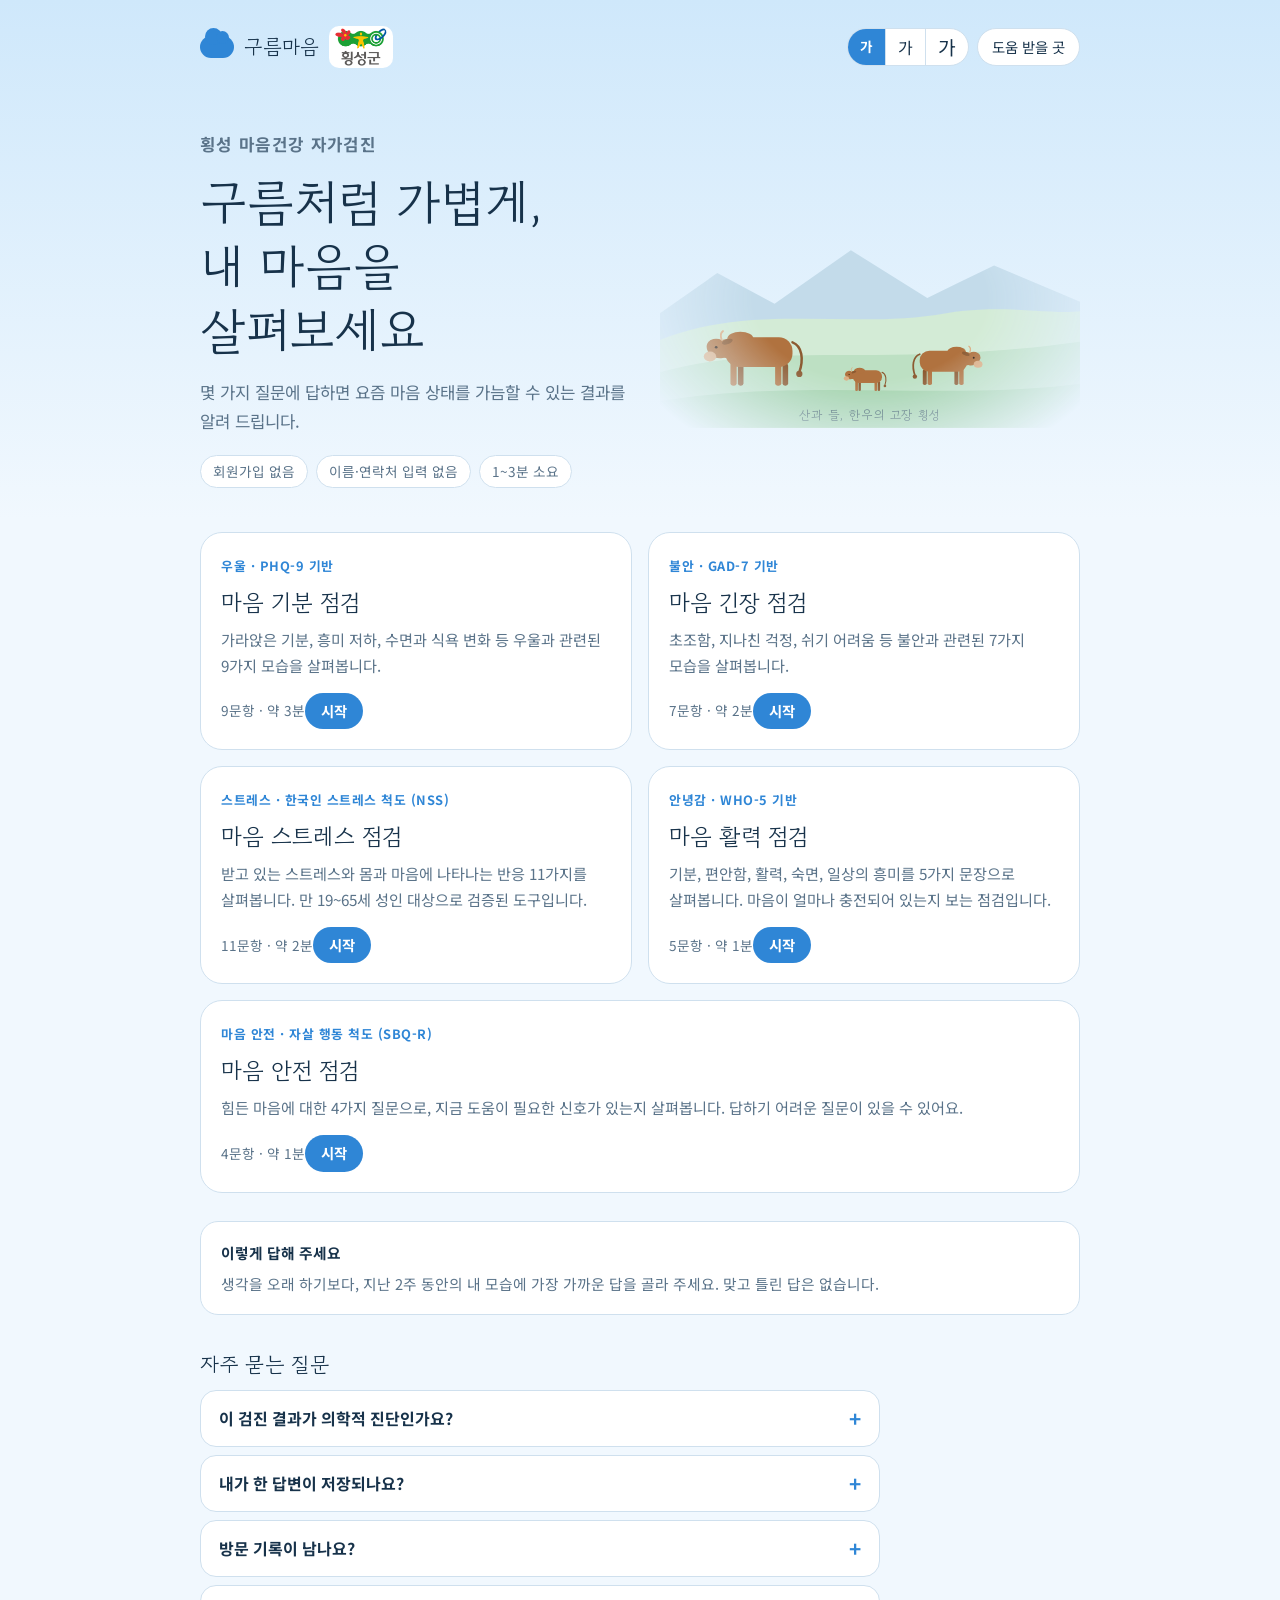
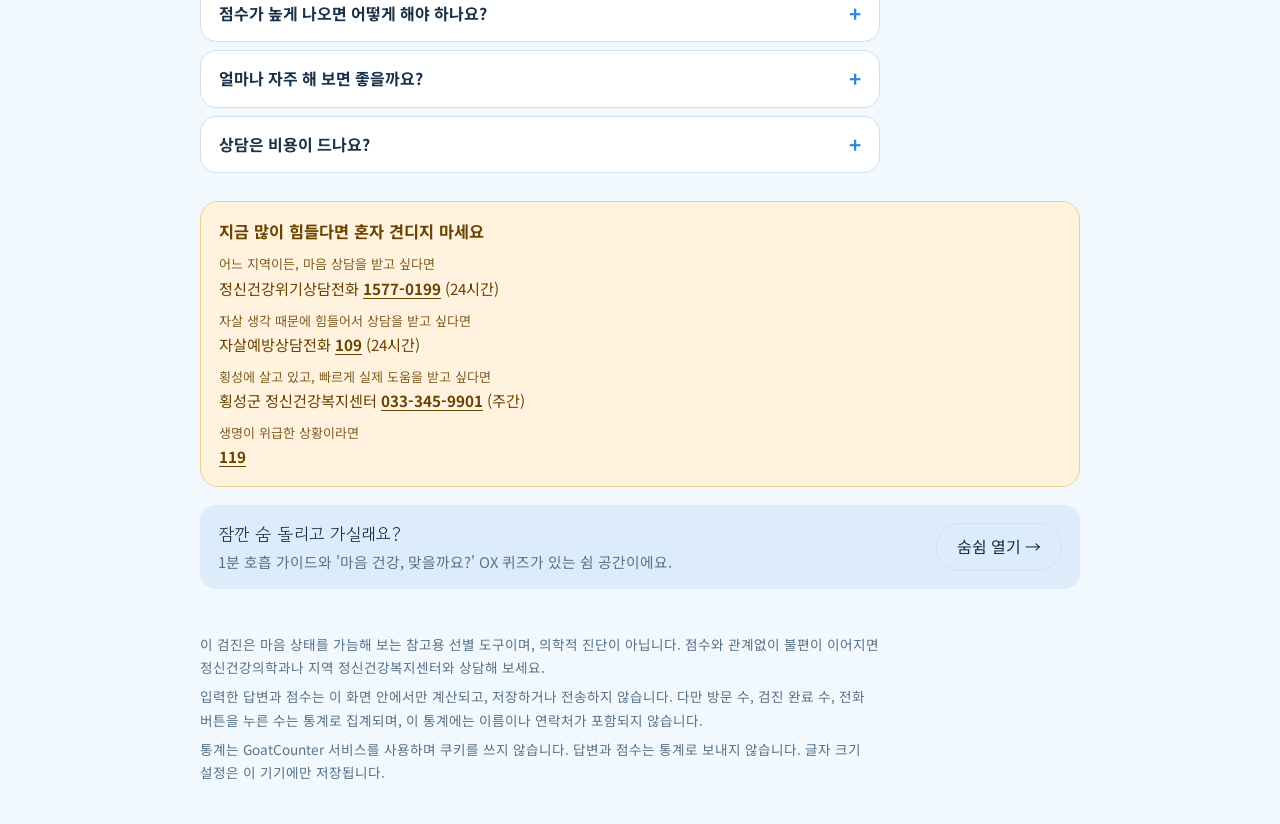
==== commit d4c2cbc2: "Add files via upload" ====
--- a/maeum/index.html
+++ b/maeum/index.html
@@ -5,294 +5,7 @@
 <meta name="viewport" content="width=device-width, initial-scale=1">
 <title>구름마음 자가검진</title>
 <link rel="stylesheet" href="https://fonts.googleapis.com/css2?family=Gowun+Dodum&family=Noto+Sans+KR:wght@400;500;700&display=swap">
-<style>
-/* Layout: 하늘 위 구름 무대. 왼쪽 정렬 소개 + 오른쪽 구름 장식, 검진은 한 화면 한 문항 */
-:root {
-  --sky-top: #cfe8fb;
-  --sky-bot: #f1f8fe;
-  --bg: #eaf5fd;
-  --card: #ffffff;
-  --fg: #17324a;
-  --muted: #5a7389;
-  --line: #cfe0ee;
-  --accent: #2f86d6;
-  --accent-fg: #ffffff;
-  --accent-soft: #dcecfb;
-  --cloud: #ffffff;
-  --warn-bg: #fff3df;
-  --warn-fg: #6b4300;
-  --warn-line: #f0cf95;
-  --f-display: "Gowun Dodum", "Noto Sans KR", "Apple SD Gothic Neo", "Malgun Gothic", sans-serif;
-  --f-body: "Noto Sans KR", "Apple SD Gothic Neo", "Malgun Gothic", sans-serif;
-}
-@media (prefers-color-scheme: dark) {
-  :root:not([data-theme="light"]) {
-    --sky-top: #0f2238; --sky-bot: #14293f; --bg: #10253a; --card: #19324a;
-    --fg: #e6f0f9; --muted: #9db4c8; --line: #2b4863; --accent: #6bb4f5;
-    --accent-fg: #0b1d2f; --accent-soft: #223f5a; --cloud: #2a4a68;
-    --warn-bg: #3a2f1a; --warn-fg: #f3d9a4; --warn-line: #6b5326;
-    color-scheme: dark;
-  }
-}
-:root[data-theme="dark"] {
-  --sky-top: #0f2238; --sky-bot: #14293f; --bg: #10253a; --card: #19324a;
-  --fg: #e6f0f9; --muted: #9db4c8; --line: #2b4863; --accent: #6bb4f5;
-  --accent-fg: #0b1d2f; --accent-soft: #223f5a; --cloud: #2a4a68;
-  --warn-bg: #3a2f1a; --warn-fg: #f3d9a4; --warn-line: #6b5326;
-  color-scheme: dark;
-}
-* { box-sizing: border-box; }
-html, body { min-height: 100%; }
-body {
-  margin: 0;
-  background: var(--bg);
-  background-image: linear-gradient(180deg, var(--sky-top) 0, var(--sky-bot) 520px);
-  background-repeat: no-repeat;
-  color: var(--fg);
-  font-family: var(--f-body);
-  font-size: 1rem;
-  line-height: 1.7;
-  word-break: keep-all;
-  padding-left: max(16px, env(safe-area-inset-left, 0px));
-  padding-right: max(16px, env(safe-area-inset-right, 0px));
-  padding-block: 20px 40px;
-  overflow-x: hidden;
-}
-.wrap { max-width: 880px; margin: 0 auto; position: relative; z-index: 1; }
-h1, h2, h3 { font-family: var(--f-display); font-weight: 400; margin: 0; text-wrap: balance; line-height: 1.3; }
-p { margin: 0; }
-button { font: inherit; color: inherit; cursor: pointer; }
-:focus-visible { outline: 3px solid var(--accent); outline-offset: 2px; }
-
-/* clouds */
-.sky { position: absolute; inset: 0 0 auto 0; height: 560px; overflow: hidden; pointer-events: none; z-index: 0; }
-.cloud { position: absolute; width: 180px; height: 54px; background: var(--cloud); border-radius: 60px; opacity: .9; animation: drift 60s linear infinite; }
-.cloud::before, .cloud::after { content: ""; position: absolute; background: var(--cloud); border-radius: 50%; }
-.cloud::before { width: 80px; height: 80px; left: 24px; top: -38px; }
-.cloud::after { width: 58px; height: 58px; right: 28px; top: -26px; }
-.c1 { top: 70px; left: -200px; animation-duration: 90s; }
-.c2 { top: 200px; left: -200px; transform: scale(.62); animation-duration: 120s; animation-delay: -50s; opacity: .7; }
-.c3 { top: 340px; left: -200px; transform: scale(1.2); animation-duration: 150s; animation-delay: -90s; opacity: .55; }
-@keyframes drift { to { translate: calc(100vw + 420px) 0; } }
-@media (prefers-reduced-motion: reduce) { .cloud { animation: none; left: 60%; } .c2 { left: 10%; } .c3 { left: 35%; } }
-
-/* header */
-.top { display: flex; align-items: center; justify-content: space-between; gap: 12px; }
-.brand { display: inline-flex; align-items: center; gap: 10px; font-family: var(--f-display); font-size: 1.25rem; text-decoration: none; color: var(--fg); background: none; border: 0; padding: 6px 0; }
-.brand i { width: 34px; height: 22px; background: var(--accent); border-radius: 14px; position: relative; display: inline-block; }
-.brand i::before { content: ""; position: absolute; width: 17px; height: 17px; border-radius: 50%; background: var(--accent); left: 5px; top: -8px; }
-.brand i::after { content: ""; position: absolute; width: 13px; height: 13px; border-radius: 50%; background: var(--accent); right: 5px; top: -5px; }
-.help-link { font-size: .9rem; color: var(--fg); background: var(--card); border: 1px solid var(--line); border-radius: 999px; padding: 6px 14px; text-decoration: none; }
-
-/* home */
-.hero { padding: 56px 0 36px; max-width: 560px; }
-.eyebrow { font-size: .85rem; letter-spacing: .08em; color: var(--accent); font-weight: 700; margin-bottom: 10px; }
-.hero h1 { font-size: clamp(2rem, 7vw, 3.1rem); margin-bottom: 16px; }
-.hero p { color: var(--muted); font-size: 1.05rem; }
-.facts { display: flex; flex-wrap: wrap; gap: 8px; margin-top: 20px; }
-.facts span { font-size: .85rem; background: var(--card); border: 1px solid var(--line); border-radius: 999px; padding: 4px 12px; color: var(--muted); }
-
-.tests { display: grid; grid-template-columns: repeat(2, minmax(0, 1fr)); gap: 16px; margin-top: 8px; }
-@media (max-width: 620px) { .tests { grid-template-columns: minmax(0, 1fr); } }
-.tests .test-card:last-child:nth-child(odd) { grid-column: 1 / -1; }
-.test-card { text-align: left; background: var(--card); border: 1px solid var(--line); border-radius: 22px; padding: 22px 20px 20px; display: flex; flex-direction: column; gap: 10px; min-width: 0; transition: transform .15s, border-color .15s; }
-.test-card:hover { transform: translateY(-3px); border-color: var(--accent); }
-.test-card .tag { font-size: .8rem; color: var(--accent); font-weight: 700; letter-spacing: .04em; }
-.test-card h2 { font-size: 1.45rem; }
-.test-card p { color: var(--muted); font-size: .95rem; flex: 1; }
-.test-card .meta { font-size: .85rem; color: var(--muted); display: flex; justify-content: space-between; align-items: center; margin-top: 4px; }
-.test-card .go { background: var(--accent); color: var(--accent-fg); border-radius: 999px; padding: 6px 16px; font-weight: 700; font-size: .9rem; }
-
-.notice { margin-top: 28px; background: var(--card); border: 1px solid var(--line); border-radius: 18px; padding: 18px 20px; color: var(--muted); font-size: .92rem; display: grid; gap: 6px; }
-.notice b { color: var(--fg); }
-
-/* quiz */
-.panel { margin-top: 36px; background: var(--card); border: 1px solid var(--line); border-radius: 26px; padding: clamp(20px, 5vw, 36px); max-width: 680px; }
-.panel-head { display: flex; justify-content: space-between; align-items: baseline; gap: 12px; flex-wrap: wrap; margin-bottom: 14px; }
-.panel-head h2 { font-size: 1.3rem; }
-.count { font-size: .9rem; color: var(--muted); font-variant-numeric: tabular-nums; }
-.bar { height: 10px; background: var(--accent-soft); border-radius: 999px; overflow: hidden; margin-bottom: 26px; }
-.bar > div { height: 100%; background: var(--accent); border-radius: 999px; transition: width .45s cubic-bezier(.22, .8, .3, 1); }
-
-/* 화면 전환 */
-@keyframes rise { from { opacity: 0; transform: translateY(10px); } to { opacity: 1; transform: none; } }
-@keyframes slidein { from { opacity: 0; transform: translateX(var(--dx, 14px)); } to { opacity: 1; transform: none; } }
-@keyframes growx { from { transform: scaleX(0); } to { transform: scaleX(1); } }
-#app > * { animation: rise .38s ease both; }
-#app > .tests { animation-delay: .08s; }
-#app > .notice { animation-delay: .14s; }
-#app > .panel.stay { animation: none; }
-.qstage { animation: slidein .28s ease both; }
-.qstage.back { --dx: -14px; }
-.qstage.still { animation: none; }
-.qstage.leaving { opacity: 0; transform: translateX(-14px); transition: opacity .15s ease, transform .15s ease; animation: none; }
-.scale div.on { transform-origin: left; animation: growx .5s ease both; }
-.scale div:nth-child(2) { animation-delay: .08s; } .scale div:nth-child(3) { animation-delay: .16s; }
-.scale div:nth-child(4) { animation-delay: .24s; } .scale div:nth-child(5) { animation-delay: .32s; }
-@media (prefers-reduced-motion: reduce) {
-  #app > *, .qstage, .scale div.on { animation: none !important; }
-  .bar > div, .qstage.leaving { transition: none; }
-}
-.period { font-size: .85rem; color: var(--muted); margin-bottom: 6px; }
-.q { font-family: var(--f-display); font-size: clamp(1.3rem, 4.6vw, 1.7rem); line-height: 1.5; margin-bottom: 22px; min-height: 3.2em; }
-.opts { display: grid; gap: 10px; }
-.opt { text-align: left; background: var(--bg); border: 2px solid var(--line); border-radius: 16px; padding: 13px 16px; font-size: 1rem; width: 100%; transition: border-color .12s, background .12s; }
-.opt:hover { border-color: var(--accent); }
-.opt[aria-pressed="true"] { border-color: var(--accent); background: var(--accent-soft); font-weight: 700; }
-.nav { display: flex; justify-content: space-between; gap: 10px; margin-top: 22px; }
-.btn { background: transparent; border: 1px solid var(--line); border-radius: 999px; padding: 9px 20px; color: var(--fg); }
-.btn.primary { background: var(--accent); color: var(--accent-fg); border-color: var(--accent); font-weight: 700; }
-.btn[disabled] { opacity: .4; cursor: default; }
-
-/* result */
-.score-row { display: flex; align-items: baseline; gap: 14px; flex-wrap: wrap; margin: 6px 0 14px; }
-.score { font-family: var(--f-display); font-size: 3.6rem; line-height: 1; font-variant-numeric: tabular-nums; }
-.score small { font-size: 1.2rem; color: var(--muted); }
-.level { background: var(--accent-soft); color: var(--fg); border-radius: 999px; padding: 4px 16px; font-weight: 700; }
-.scale { display: flex; gap: 4px; margin: 18px 0 8px; }
-.scale div { flex: 1; height: 12px; border-radius: 6px; background: var(--accent-soft); min-width: 0; }
-.scale div.on { background: var(--accent); }
-.scale-labels { display: flex; gap: 4px; font-size: .72rem; color: var(--muted); }
-.scale-labels span { flex: 1; text-align: center; min-width: 0; }
-.advice { margin-top: 18px; color: var(--fg); }
-.crisis { margin-top: 20px; background: var(--warn-bg); color: var(--warn-fg); border: 1px solid var(--warn-line); border-radius: 18px; padding: 16px 18px; font-size: .95rem; display: grid; gap: 4px; }
-.crisis b { font-size: 1.02rem; }
-.crisis .num { font-variant-numeric: tabular-nums; font-weight: 700; }
-.note { margin-top: 10px; font-size: .85rem; color: var(--muted); }
-.result-actions { display: flex; flex-wrap: wrap; gap: 10px; margin-top: 24px; }
-
-footer { margin-top: 44px; font-size: .85rem; color: var(--muted); max-width: 680px; display: grid; gap: 6px; }
-#help { margin-top: 28px; }
-/* 검진 문항 화면에서는 질문에 집중하도록 자주 묻는 질문과 노란 안내 칸을 숨기고, 한 줄 연락처만 남깁니다 */
-.help-mini { display: none; max-width: 680px; font-size: .88rem; color: var(--muted); background: var(--card); border: 1px solid var(--line); border-radius: 18px; padding: 8px 16px; text-align: center; }
-body.quiz-mode .help-mini { display: block; }
-.help-mini .num { white-space: nowrap; }
-body.quiz-mode #faq, body.quiz-mode #help .crisis { display: none; }
-/* 결과 화면에는 안에 "상담 연결" 칸이 있으므로 아래 노란 칸은 숨깁니다 */
-body.result-mode #help { display: none; }
-
-/* 글자 크기 */
-:root { --scale: 1; font-size: calc(16px * var(--scale)); }
-:root[data-fs="1"] { --scale: 1.15; }
-:root[data-fs="2"] { --scale: 1.3; }
-.tools { display: flex; align-items: center; gap: 8px; flex-wrap: wrap; justify-content: flex-end; }
-.fs { display: inline-flex; border: 1px solid var(--line); border-radius: 999px; background: var(--card); overflow: hidden; }
-.fs button { background: none; border: 0; padding: 6px 12px; color: var(--fg); line-height: 1.3; }
-.fs button + button { border-left: 1px solid var(--line); }
-.fs button[aria-pressed="true"] { background: var(--accent); color: var(--accent-fg); font-weight: 700; }
-.fs .s0 { font-size: .85rem; } .fs .s1 { font-size: 1rem; } .fs .s2 { font-size: 1.2rem; }
-a.num { color: inherit; text-decoration: underline; text-underline-offset: 3px; }
-
-/* 결과: 다음 행동, 상담 연결 */
-.todo { margin-top: 22px; }
-.todo h3, .contact h3 { font-size: 1.1rem; margin-bottom: 8px; }
-.todo ul { list-style: none; margin: 0; padding: 0; display: grid; gap: 8px; }
-.todo li { background: var(--bg); border: 1px solid var(--line); border-radius: 14px; padding: 10px 14px; }
-.contact { margin-top: 22px; border: 1px solid var(--line); border-radius: 18px; padding: 16px 18px; display: grid; gap: 6px; }
-.contact p { color: var(--muted); font-size: .92rem; }
-.contact .row { display: flex; justify-content: space-between; gap: 10px; flex-wrap: wrap; align-items: baseline; border-top: 1px solid var(--line); padding-top: 8px; }
-.contact .row:first-of-type { border-top: 0; }
-.contact .row span { min-width: 0; }
-.contact .row .num { font-weight: 700; font-variant-numeric: tabular-nums; }
-
-/* 자주 묻는 질문 */
-#faq { margin-top: 36px; max-width: 680px; }
-#faq h2 { font-size: 1.3rem; margin-bottom: 12px; }
-#faq details { background: var(--card); border: 1px solid var(--line); border-radius: 16px; padding: 0 18px; margin-bottom: 8px; }
-#faq summary { cursor: pointer; padding: 14px 0; font-weight: 700; list-style: none; display: flex; justify-content: space-between; gap: 12px; }
-#faq summary::-webkit-details-marker { display: none; }
-#faq summary::after { content: "+"; color: var(--accent); font-size: 1.3rem; line-height: 1.3; }
-#faq details[open] summary::after { content: "−"; }
-#faq details p { color: var(--muted); padding-bottom: 14px; }
-
-/* 횡성 정체성, 마음 날씨 */
-:root {
-  --ridge: #c3dbea; --cloud2: #dfe7ee; --cloud3: #cdd7e0; --cloud-sc: #ffffff;
-  --m0a: #bfe2fb; --m0b: #eef8ff; --m1a: #c9e1f3; --m1b: #eaf3fa;
-  --m2a: #cfd9e3; --m2b: #e8eef3; --m3a: #b9c7d5; --m3b: #dde6ee;
-}
-@media (prefers-color-scheme: dark) {
-  :root:not([data-theme="light"]) {
-    --ridge: #1b3550; --cloud2: #3a5169; --cloud3: #46607a; --cloud-sc: #7a94ae;
-    --m0a: #1e4a74; --m0b: #2b5f8c; --m1a: #1f3f5f; --m1b: #2a4d6e;
-    --m2a: #1d3045; --m2b: #25394e; --m3a: #172636; --m3b: #1e3042;
-  }
-}
-:root[data-theme="dark"] {
-  --ridge: #1b3550; --cloud2: #3a5169; --cloud3: #46607a; --cloud-sc: #7a94ae;
-  --m0a: #1e4a74; --m0b: #2b5f8c; --m1a: #1f3f5f; --m1b: #2a4d6e;
-  --m2a: #1d3045; --m2b: #25394e; --m3a: #172636; --m3b: #1e3042;
-}
-.sky[data-mood="2"] { --cloud: var(--cloud2); }
-.sky[data-mood="3"] { --cloud: var(--cloud3); }
-.sky[data-mood="3"] .cloud { opacity: .97; }
-.brand .loc-logo { height: 42px; width: auto; border-radius: 10px; background: #fff; padding: 2px 6px; }
-.brand .loc { font-family: var(--f-body); font-size: .72rem; color: var(--accent); border: 1px solid var(--accent); border-radius: 999px; padding: 0 8px; line-height: 1.6; }
-.pasture .cap { position: absolute; left: 0; right: 0; bottom: 3px; text-align: center; font-family: var(--f-display); font-size: .8rem; color: var(--fg); opacity: .7; letter-spacing: .04em; }
-
-.weather { margin: 4px 0 18px; border-radius: 20px; overflow: hidden; background: linear-gradient(180deg, var(--sa), var(--sb)); }
-.weather.m0 { --sa: var(--m0a); --sb: var(--m0b); --cloud: var(--cloud-sc); }
-.weather.m1 { --sa: var(--m1a); --sb: var(--m1b); --cloud: var(--cloud-sc); }
-.weather.m2 { --sa: var(--m2a); --sb: var(--m2b); --cloud: var(--cloud2); }
-.weather.m3 { --sa: var(--m3a); --sb: var(--m3b); --cloud: var(--cloud3); }
-.weather svg { display: block; width: 100%; height: auto; max-height: 200px; }
-.weather .sc-cloud { fill: var(--cloud); }
-/* 날씨 그림 움직임: 해는 천천히 돌고 햇살이 커졌다 작아지며, 구름은 좌우로 천천히 떠다닙니다 */
-.weather .sun .halo, .weather .sun .rays, .weather .sun .core { transform-box: fill-box; transform-origin: center; }
-.weather .sun .halo { opacity: .2; animation: halo 3.2s ease-in-out infinite; }
-.weather .sun .rays { animation: spin 36s linear infinite; }
-.weather .sun.strong .rays { animation-duration: 20s; }
-.weather .sun .core { animation: corepulse 3.2s ease-in-out infinite; }
-.weather .sun.strong .halo { animation-duration: 2.6s; }
-.weather .drift { animation: cloudDrift 12s ease-in-out infinite alternate; }
-@keyframes halo { 0%, 100% { transform: scale(.85); opacity: .14; } 50% { transform: scale(1.3); opacity: .34; } }
-@keyframes corepulse { 0%, 100% { transform: scale(1); } 50% { transform: scale(1.06); } }
-@keyframes spin { to { transform: rotate(360deg); } }
-@keyframes cloudDrift { from { transform: translateX(calc(var(--amp, 12px) * -1)); } to { transform: translateX(var(--amp, 12px)); } }
-@media (prefers-reduced-motion: reduce) { .weather .sun .halo, .weather .sun .rays, .weather .sun .core, .weather .drift { animation: none; } }
-.weather .rain line { stroke: var(--accent); stroke-width: 2; stroke-linecap: round; opacity: 0; animation: fall 1.2s linear infinite; }
-@keyframes fall { 0% { transform: translateY(-6px); opacity: 0; } 30% { opacity: .8; } 100% { transform: translateY(24px); opacity: 0; } }
-@media (prefers-reduced-motion: reduce) { .weather .rain line { animation: none; opacity: .6; } }
-.weather .wcap { padding: 10px 16px 14px; background: var(--card); display: flex; flex-wrap: wrap; gap: 2px 12px; align-items: baseline; }
-.weather .wname { font-family: var(--f-display); font-size: 1.25rem; }
-.weather .wtext { color: var(--muted); font-size: .92rem; }
-
-/* 한우 목장 풍경 */
-:root { --hill1: #d3ebd6; --hill2: #bde0c3; --hill3: #a5d3ad; --cow: #b0723f; --cow-dark: #8c5a31; --cow-muzzle: #dcae84; --cow-eye: #2b1a10; }
-@media (prefers-color-scheme: dark) {
-  :root:not([data-theme="light"]) { --hill1: #1d3a3c; --hill2: #183234; --hill3: #132a2b; --cow: #c48d5c; --cow-dark: #a3714a; --cow-muzzle: #e0b690; }
-}
-:root[data-theme="dark"] { --hill1: #1d3a3c; --hill2: #183234; --hill3: #132a2b; --cow: #c48d5c; --cow-dark: #a3714a; --cow-muzzle: #e0b690; }
-.hero-band { display: grid; grid-template-columns: minmax(0, 1fr) minmax(0, 420px); gap: 8px 20px; align-items: center; }
-.hero-band .hero { max-width: none; }
-.hero-scene { -webkit-mask-image: radial-gradient(ellipse 62% 70% at 50% 50%, #000 45%, transparent 100%); mask-image: radial-gradient(ellipse 62% 70% at 50% 50%, #000 45%, transparent 100%); }
-.hero-scene svg { display: block; width: 100%; height: auto; }
-@media (max-width: 760px) {
-  .hero-band { grid-template-columns: minmax(0, 1fr); gap: 0; }
-  .hero-band .hero { padding-bottom: 8px; }
-  .hero-scene { max-width: 340px; margin: 0 auto; width: 100%; }
-}
-.pasture { position: relative; height: 170px; margin: 28px calc(50% - 50vw) -40px; overflow: hidden; pointer-events: none; }
-.pasture .hills { position: absolute; inset: 0; width: 100%; height: 100%; }
-.pasture .cow { position: absolute; height: auto; }
-.cow1 { left: 7%; bottom: 20px; width: clamp(84px, 14vw, 128px); }
-.cow2 { left: 58%; bottom: 40px; width: clamp(64px, 10vw, 92px); transform: scaleX(-1); }
-.cow3 { left: 72%; bottom: 18px; width: clamp(46px, 7vw, 64px); }
-@media (max-width: 480px) { .cow3 { display: none; } .cow2 { left: 62%; } }
-.cw-body { fill: var(--cow); }
-.cw-dark { fill: var(--cow-dark); }
-.cw-muzzle { fill: var(--cow-muzzle); }
-.cw-eye { fill: var(--cow-eye); }
-.cw-tail { fill: none; stroke: var(--cow-dark); stroke-width: 4; stroke-linecap: round; }
-.cw-horn { fill: none; stroke: var(--cow-muzzle); stroke-width: 3; stroke-linecap: round; }
-.sister { display: flex; flex-wrap: wrap; align-items: center; justify-content: space-between; gap: 12px; margin-top: 18px; padding: 14px 18px; background: var(--accent-soft); border-radius: 16px; }
-.sister b { display: block; font-family: var(--f-display); font-weight: 400; font-size: 1.08rem; }
-.sister span { color: var(--muted); font-size: .92rem; }
-.sister .btn { text-decoration: none; display: inline-block; }
-body.quiz-mode .sister, body.result-mode .sister { display: none; }
-.sister-link { margin-top: 10px; font-size: .95rem; }
-.sister-link a { color: var(--accent); font-weight: 500; }
-</style>
+<link rel="stylesheet" href="style.css">
 </head>
 <body><svg width="0" height="0" style="position:absolute" aria-hidden="true" focusable="false">
   <defs>
@@ -319,7 +32,7 @@
 
 <div class="wrap">
   <header class="top">
-    <button class="brand" id="brand" type="button"><i aria-hidden="true"></i>구름마음<img class="loc-logo" alt="횡성군" width="207" height="150" src="[data-uri]"></button>
+    <button class="brand" id="brand" type="button"><i aria-hidden="true"></i>구름마음<img class="loc-logo" alt="횡성군" width="207" height="150" src="../shared/logo.png"></button>
     <div class="tools">
       <div class="fs" role="group" aria-label="글자 크기">
         <button type="button" class="s0" data-fs="0" aria-label="글자 보통" aria-pressed="true">가</button>
@@ -339,18 +52,12 @@
     <details class="stats-note" hidden><summary>방문 기록이 남나요?</summary><p>방문 수, 검진을 끝까지 마친 수, 상담 전화 버튼을 누른 수가 합계로만 집계됩니다(통계 서비스 GoatCounter 사용). 이름, 연락처, 답변, 점수는 포함되지 않고 쿠키도 사용하지 않습니다. 글자 크기 설정은 이 기기에만 저장됩니다.</p></details>
     <details><summary>점수가 높게 나오면 어떻게 해야 하나요?</summary><p>결과 화면에 안내된 단계별 방법을 먼저 살펴보시고, 불편이 이어지면 횡성군 정신건강복지센터 등 전문 기관에 상담해 보세요. 점수와 관계없이 힘들다면 언제든 상담할 수 있습니다.</p></details>
     <details><summary>얼마나 자주 해 보면 좋을까요?</summary><p>우울과 불안 검진은 지난 2주를 기준으로 하므로, 2주 이상 간격을 두고 다시 해 보시길 권합니다. 마음이 크게 힘들 때는 간격과 관계없이 상담을 먼저 받으세요.</p></details>
-    <details><summary>상담은 비용이 드나요?</summary><p>비용과 이용 방법은 다를 수 있으니 먼저 전화로 문의해 주세요. 자살예방상담전화 109와 정신건강위기상담전화 1577-0199, 횡성군 정신건강복지센터 033-345-9901은 무료로 이용할 수 있습니다.</p></details>
+    <details><summary>상담은 비용이 드나요?</summary><p>비용과 이용 방법은 다를 수 있으니 먼저 전화로 문의해 주세요. 어느 번호에 전화할지 모르겠다면 아래 "도움이 필요하시다면?"에서 내 상황에 맞는 번호를 찾아보세요.</p></details>
   </section>
 
   <section id="help" aria-label="도움이 필요하시다면?">
-    <p class="help-mini">힘들면 언제든 멈추고 연락하세요 · <span class="num">109</span> · <span class="num">1577-0199</span> · <span class="num">033-345-9901</span> (센터, 주간)</p>
-    <div class="crisis">
-      <b>지금 많이 힘들다면 혼자 견디지 마세요</b>
-      <span>자살예방상담전화 <span class="num">109</span> (24시간)</span>
-      <span>정신건강위기상담전화 <span class="num">1577-0199</span> (24시간)</span>
-      <span>횡성군 정신건강복지센터 <span class="num">033-345-9901</span> (주간)</span>
-      <span>생명이 위험한 응급 상황에는 <span class="num">119</span></span>
-    </div>
+    <p class="help-mini" id="helpMini"></p>
+    <div class="crisis" id="crisisBox"></div>
   </section>
 
   <section id="sister" class="sister" aria-label="다른 쉼터">
@@ -368,568 +75,8 @@
 
 </div>
 
-<script>
-var FREQ4 = ["전혀 없었다", "며칠 동안 있었다", "일주일 이상 있었다", "거의 매일 있었다"];
-var FREQ_NSS = ["전혀 그렇지 않다", "가끔 그렇다", "자주 그렇다", "거의 매일 그렇다"];
-var FREQ6 = ["전혀 아니었다", "가끔 그랬다", "절반 이하로 그랬다", "절반 이상 그랬다", "대부분 그랬다", "항상 그랬다"];
-
-var TESTS = {
-  phq9: {
-    tag: "우울", name: "마음 기분 점검", sub: "PHQ-9 기반", period: "지난 2주 동안, 다음과 같은 일이 얼마나 자주 있었나요?",
-    desc: "가라앉은 기분, 흥미 저하, 수면과 식욕 변화 등 우울과 관련된 9가지 모습을 살펴봅니다.",
-    opts: FREQ4, max: 27, minutes: 3,
-    items: [
-      "일에 흥미나 즐거움을 거의 느끼지 못했다",
-      "기분이 가라앉거나 우울하거나 희망이 없다고 느꼈다",
-      "잠들기 어렵거나, 자주 깨거나, 너무 많이 잤다",
-      "피곤하고 기운이 없었다",
-      "입맛이 없거나 반대로 너무 많이 먹었다",
-      "내가 실패자 같거나, 나 자신이나 가족을 실망시켰다고 느꼈다",
-      "신문을 읽거나 TV를 보는 일에 집중하기 어려웠다",
-      "다른 사람이 알아챌 만큼 말과 행동이 느려졌거나, 반대로 가만히 있지 못하고 안절부절못했다",
-      "차라리 죽는 게 낫겠다는 생각이나 스스로를 해치고 싶은 생각이 들었다"
-    ],
-    levels: [
-      { to: 4, name: "거의 없음", text: "지금은 우울과 관련된 불편이 크지 않은 편입니다. 규칙적인 수면과 가벼운 산책, 사람들과의 대화처럼 평소 마음을 돌보는 습관을 이어 가세요." },
-      { to: 9, name: "가벼운 수준", text: "가벼운 우울 증상이 있을 수 있습니다. 잠, 식사, 햇볕 쬐기 같은 생활 리듬을 먼저 살펴보고, 2주 뒤 다시 한번 점검해 보세요. 불편이 이어지면 상담을 권합니다." },
-      { to: 14, name: "중간 수준", text: "일상에 영향을 줄 만한 우울 증상이 있을 수 있습니다. 가까운 정신건강복지센터나 의료기관에서 전문가와 이야기해 보시길 권합니다." },
-      { to: 19, name: "다소 심한 수준", text: "우울 증상이 꽤 뚜렷합니다. 혼자 버티기보다 가까운 시일 안에 정신건강의학과 진료나 전문 상담을 받아 보세요." },
-      { to: 27, name: "심한 수준", text: "우울 증상이 많이 심한 상태일 수 있습니다. 되도록 빨리 정신건강의학과 진료를 받아 보시길 강하게 권합니다. 주변 사람에게 지금 상태를 알리는 것도 큰 도움이 됩니다." }
-    ],
-    risk: 8
-  },
-  gad7: {
-    tag: "불안", name: "마음 긴장 점검", sub: "GAD-7 기반", period: "지난 2주 동안, 다음과 같은 일이 얼마나 자주 있었나요?",
-    desc: "초조함, 지나친 걱정, 쉬기 어려움 등 불안과 관련된 7가지 모습을 살펴봅니다.",
-    opts: FREQ4, max: 21, minutes: 2,
-    items: [
-      "초조하거나 불안하거나 긴장되었다",
-      "걱정을 멈추거나 조절하기 어려웠다",
-      "여러 가지 일에 대해 지나치게 걱정했다",
-      "편안하게 쉬기가 어려웠다",
-      "너무 안절부절못해서 가만히 있기 힘들었다",
-      "쉽게 짜증이 나거나 화가 났다",
-      "끔찍한 일이 생길 것 같아 두려웠다"
-    ],
-    levels: [
-      { to: 4, name: "거의 없음", text: "불안과 관련된 불편은 크지 않은 편입니다. 지금의 생활 리듬과 휴식 방법을 잘 유지해 주세요." },
-      { to: 9, name: "가벼운 수준", text: "가벼운 불안이 있을 수 있습니다. 천천히 숨 쉬기, 스트레칭, 카페인 줄이기 같은 방법을 시도해 보고 2주 뒤 다시 점검해 보세요." },
-      { to: 14, name: "중간 수준", text: "일상에 영향을 줄 수 있는 불안이 있을 수 있습니다. 지역 정신건강복지센터나 의료기관에서 상담해 보시길 권합니다." },
-      { to: 21, name: "심한 수준", text: "불안 증상이 심한 상태일 수 있습니다. 가까운 시일 안에 정신건강의학과 진료나 전문 상담을 받아 보세요." }
-    ]
-  },
-  who5: {
-    tag: "안녕감", name: "마음 활력 점검", sub: "WHO-5 기반", period: "지난 2주 동안, 나는 이렇게 지냈다.",
-    desc: "기분, 편안함, 활력, 숙면, 일상의 흥미를 5가지 문장으로 살펴봅니다. 마음이 얼마나 충전되어 있는지 보는 점검입니다.",
-    opts: FREQ6, base: 0, max: 25, minutes: 1, percent: true,
-    items: [
-      "밝고 기분 좋게 지냈다",
-      "차분하고 편안하게 지냈다",
-      "활기차고 힘이 넘쳤다",
-      "상쾌하고 푹 쉰 느낌으로 일어났다",
-      "하루하루가 흥미로운 일들로 채워져 있었다"
-    ],
-    levels: [
-      { to: 28, name: "많이 낮음", text: "마음의 활력이 많이 떨어져 있는 상태일 수 있습니다. 우울 점검도 함께 해 보시고, 가까운 전문가와 상담해 보시길 권합니다." },
-      { to: 50, name: "낮은 편", text: "마음의 활력이 낮은 편입니다. 충분한 휴식과 즐거운 활동을 일부러 일정에 넣어 보고, 우울 점검도 함께 해 보세요." },
-      { to: 76, name: "보통", text: "대체로 무난하게 지내고 있습니다. 활력을 더하는 활동이 무엇인지 찾아 꾸준히 이어 가 보세요." },
-      { to: 100, name: "좋은 편", text: "마음이 잘 충전되어 있는 상태입니다. 지금의 좋은 습관을 이어 가세요." }
-    ]
-  },
-  /* 한국인 스트레스 척도(NSS) 표준형 11문항. 보건복지부 한국인 정신건강 척도 사용자 지침서 표35, 점수 구분은 같은 지침서 4장 해석 기준 */
-  nss: {
-    tag: "스트레스", name: "마음 스트레스 점검", sub: "한국인 스트레스 척도 (NSS)", period: "최근 2주간, 각 문항에 해당하는 증상을 얼마나 자주 경험하였나요?",
-    desc: "받고 있는 스트레스와 몸과 마음에 나타나는 반응 11가지를 살펴봅니다. 만 19~65세 성인 대상으로 검증된 도구입니다.",
-    opts: FREQ_NSS, max: 33, minutes: 2,
-    note: "이 도구는 만 19~65세 성인을 대상으로 검증되었습니다. 청소년과 65세 이상은 참고용으로만 봐 주세요.",
-    items: [
-      "스트레스를 많이 받는다",
-      "변화에 적응하기 어렵다",
-      "문제가 생기면 직접 처리할 자신이 없다",
-      "머리가 아프다",
-      "어지럽다",
-      "소화가 안 된다",
-      "가슴이 답답하다",
-      "불안하고 초조하다",
-      "쉽게 화가 난다",
-      "쉽게 짜증이 난다",
-      "뭘 자꾸 먹게 된다"
-    ],
-    levels: [
-      { to: 10, name: "낮은 수준", text: "스트레스가 낮은 수준입니다. 지금의 휴식과 생활 리듬을 잘 이어 가세요." },
-      { to: 20, name: "중등도 이상", text: "중등도 이상의 스트레스가 있을 수 있습니다. 11점 이상이면 정신건강의학과 등 전문가의 평가를 받아 보시길 권합니다." },
-      { to: 33, name: "매우 높은 수준", text: "매우 높은 수준의 스트레스입니다. 21점 이상은 전문적인 평가가 반드시 필요한 상태로 해석할 수 있으니, 가까운 시일 안에 정신건강의학과나 정신건강복지센터를 이용해 주세요." }
-    ]
-  },
-  /* 자살 행동 척도(SBQ-R) 4문항. 문항과 보기별 점수는 지침서 수록본 그대로이며, 문항마다 점수 배점이 달라 itemOpts의 pt로 합산합니다.
-     기준은 총점 7점 이상. 점수 숫자와 "위험" 표현은 화면에 드러내지 않고, 결과와 관계없이 위기 연락처를 항상 보여 줍니다. */
-  sbq: {
-    tag: "마음 안전", name: "마음 안전 점검", sub: "자살 행동 척도 (SBQ-R)", period: "아래 질문에 가장 가까운 답을 골라 주세요.",
-    desc: "힘든 마음에 대한 4가지 질문으로, 지금 도움이 필요한 신호가 있는지 살펴봅니다. 답하기 어려운 질문이 있을 수 있어요.",
-    intro: "답하기 어려운 질문이 있을 수 있어요. 힘들면 언제든 멈추셔도 되고, 지금 힘들다면 화면 아래의 연락처로 바로 이야기할 수 있습니다.",
-    minutes: 1, hideScore: true, moodFloor: 1, alwaysCrisis: true,
-    minScore: 3, minName: "해당 신호 없음",
-    minText: "모든 질문에 '없다'고 답하셨어요. 지금은 마음이 편안한 상태로 보여요. 그래도 힘든 일이 생기면 점수와 상관없이 언제든 이야기해도 괜찮습니다.",
-    crisisTitle: "힘든 마음을 혼자 안고 있지 않아도 괜찮아요",
-    items: [
-      "자살을 하려고 생각해보거나 시도해 본 적이 있습니까?",
-      "지난 일 년 동안 얼마나 자주 자살을 하려고 생각해 보았습니까?",
-      "자살을 하려고 했거나 할지도 모른다는 말을 다른 사람에게 한 적이 있습니까?",
-      "미래에 자살을 시도할 가능성이 얼마나 있다고 생각합니까?"
-    ],
-    itemOpts: [
-      [
-        { label: "전혀 없다", pt: 1 },
-        { label: "잠시 생각해 본 적이 있다", pt: 2 },
-        { label: "자살을 하려는 계획을 세워본 적은 있지만 실제로 시도는 하지 않았다 (정말로 죽고 싶었던 것은 아니다)", pt: 3 },
-        { label: "자살을 하려는 계획을 세워본 적이 있고 (시도해 본 적은 없지만) 정말로 죽고 싶었다", pt: 3 },
-        { label: "자살을 시도해 본 적이 있다. 하지만 죽고 싶었던 것은 아니다", pt: 4 },
-        { label: "자살을 시도해 본 적이 있고, 정말로 죽고 싶었다", pt: 4 }
-      ],
-      [
-        { label: "생각해 본 적이 전혀 없다", pt: 1 },
-        { label: "드물지만 생각해 본 적이 있다 (1번)", pt: 2 },
-        { label: "가끔 생각해 본 적이 있다 (2번)", pt: 3 },
-        { label: "자주 생각해 보았다 (3~4번)", pt: 4 },
-        { label: "매우 자주 생각해 보았다 (5번 이상)", pt: 5 }
-      ],
-      [
-        { label: "아무에게도 말한 적이 없다", pt: 1 },
-        { label: "한 번 있다. 그러나 정말로 죽고 싶었던 것은 아니다", pt: 2 },
-        { label: "한 번 있다. 그때는 정말로 죽고 싶었다", pt: 2 },
-        { label: "한 번 넘게 있다. 그러나 정말로 죽고 싶었던 것은 아니다", pt: 3 },
-        { label: "한 번 넘게 있다. 그리고 정말로 죽고 싶었다", pt: 3 }
-      ],
-      [
-        { label: "전혀 없다", pt: 0 },
-        { label: "거의 없을 것 같다", pt: 1 },
-        { label: "별로 없을 것 같다", pt: 2 },
-        { label: "없을 것 같다", pt: 3 },
-        { label: "있을 것 같다", pt: 4 },
-        { label: "꽤 있을 것 같다", pt: 5 },
-        { label: "아주 많이 있을 것 같다", pt: 6 }
-      ]
-    ],
-    levels: [
-      { to: 6, name: "기준 점수 미만", text: "이 검진의 기준 점수에는 미치지 않았습니다. 다만 이 검진만으로 안전하다고 말할 수는 없어요. 마음이 힘들다면 점수와 상관없이 언제든 이야기해도 괜찮습니다." },
-      { to: 18, name: "도움이 필요한 신호", text: "자살과 관련된 생각이나 경험이 있을 수 있다는 신호입니다. 혼자 견디지 말고, 오늘 안에 가까운 사람이나 전문가에게 이야기해 보시길 강하게 권합니다. 지금 위험하다고 느껴지면 바로 아래 번호로 연락해 주세요." }
-    ]
-  }
-};
-var ORDER = ["phq9", "gad7", "nss", "who5", "sbq"];
-
-/* 단계별 오늘 해 볼 일 (levels 순서와 같음) */
-var ACTIONS = {
-  phq9: [
-    ["매일 비슷한 시간에 자고 일어나는 리듬을 이어 가세요", "하루 15분 정도 햇볕을 쬐며 걸어 보세요", "가까운 사람과 안부를 나누는 시간을 가져 보세요"],
-    ["취침 전 화면 보는 시간을 줄여 보세요", "오늘 할 수 있는 작은 일 하나만 정해서 해 보세요", "2주 뒤 이 검진을 다시 해 보세요"],
-    ["하루 중 가장 컨디션이 좋은 시간에 가벼운 산책을 해 보세요", "지금 느끼는 감정을 믿을 만한 사람에게 이야기해 보세요", "상담 예약을 이번 주 안에 해 보세요"],
-    ["혼자 견디지 말고 가까운 사람에게 지금 상태를 알려 주세요", "정신건강의학과나 센터 상담을 가까운 날짜로 잡아 보세요", "잠과 식사를 최소한이라도 챙겨 보세요"],
-    ["오늘 안에 가족이나 가까운 사람에게 힘든 상태를 알려 주세요", "아래 연락처로 전화해 상담을 받아 보세요", "되도록 빨리 정신건강의학과 진료를 받아 보세요"]
-  ],
-  gad7: [
-    ["지금의 휴식 방법을 꾸준히 이어 가세요", "가벼운 운동이나 스트레칭을 생활에 넣어 보세요", "충분히 자고 규칙적으로 식사하세요"],
-    ["천천히 숨을 4초 들이쉬고 6초 내쉬기를 다섯 번 해 보세요", "커피와 에너지 음료를 줄여 보세요", "걱정되는 일을 종이에 적어 보세요"],
-    ["걱정이 클 때 몸을 먼저 풀어 주는 스트레칭을 해 보세요", "믿을 만한 사람에게 걱정을 이야기해 보세요", "센터나 의료기관 상담을 알아보세요"],
-    ["혼자 견디지 말고 가까운 사람에게 상태를 알려 주세요", "가까운 시일 안에 상담이나 진료 예약을 잡아 보세요", "숨이 가쁘면 천천히 내쉬는 호흡부터 해 보세요"]
-  ],
-  sbq: [
-    ["지금 힘든 일이 있다면 믿을 만한 사람에게 이야기해 보세요", "잠과 식사를 규칙적으로 챙겨 보세요", "필요할 때 언제든 아래 번호로 연락하세요"],
-    ["오늘 안에 가족이나 가까운 사람에게 지금 마음을 이야기해 주세요", "아래 연락처로 지금 전화해서 상담을 받아 보세요", "혼자 있지 않도록 가까운 사람과 함께 있어 주세요"]
-  ],
-  nss: [
-    ["지금의 휴식 방법을 꾸준히 이어 가세요", "가벼운 산책이나 스트레칭을 생활에 넣어 보세요", "충분히 자고 규칙적으로 식사하세요"],
-    ["스트레스가 쌓이는 상황이 언제인지 적어 보세요", "천천히 숨을 4초 들이쉬고 6초 내쉬기를 다섯 번 해 보세요", "믿을 만한 사람에게 힘든 점을 이야기하고, 상담도 알아보세요"],
-    ["혼자 견디지 말고 가까운 사람에게 지금 상태를 알려 주세요", "가까운 시일 안에 정신건강의학과나 센터 상담을 잡아 보세요", "잠과 식사를 최소한이라도 챙겨 보세요"]
-  ],
-  who5: [
-    ["충분히 쉬고 몸을 따뜻하게 돌봐 주세요", "우울 검진도 함께 해 보세요", "상담을 받아 보시길 권합니다"],
-    ["즐거웠던 활동 하나를 이번 주 일정에 넣어 보세요", "가볍게 걷고 햇볕을 쬐어 보세요", "우울 검진도 함께 해 보세요"],
-    ["활력을 주는 활동이 무엇인지 적어 보세요", "규칙적인 수면과 식사를 이어 가세요", "주변 사람과 시간을 보내 보세요"],
-    ["지금의 좋은 습관을 이어 가세요", "힘들어하는 주변 사람에게 안부를 물어 보세요", "한 달 뒤 다시 점검해 보세요"]
-  ]
-};
-
-/* 전화번호를 눌러 바로 걸 수 있게 합니다 (번호는 글자로도 항상 보입니다) */
-function linkNums() {
-  document.querySelectorAll("span.num").forEach(function (n) {
-    var d = n.textContent.replace(/[^0-9]/g, "");
-    if (!d) return;
-    var a = document.createElement("a");
-    a.className = "num";
-    a.href = "tel:" + d;
-    a.textContent = n.textContent;
-    n.replaceWith(a);
-  });
-}
-
-/* 글자 크기 (0 보통, 1 크게, 2 아주 크게) */
-function setFs(v) {
-  var root = document.documentElement;
-  if (v === 0) root.removeAttribute("data-fs"); else root.setAttribute("data-fs", String(v));
-  document.querySelectorAll(".fs button").forEach(function (b) {
-    b.setAttribute("aria-pressed", String(Number(b.dataset.fs) === v));
-  });
-  try { localStorage.setItem("fs", String(v)); } catch (e) {}
-}
-document.querySelector(".fs").addEventListener("click", function (e) {
-  var b = e.target.closest("button");
-  if (b) setFs(Number(b.dataset.fs));
-});
-(function () {
-  var v = 0;
-  try { v = Number(localStorage.getItem("fs")) || 0; } catch (e) {}
-  if (v > 0 && v <= 2) setFs(v);
-})();
-
-/* 방문 통계 (GoatCounter). GoatCounter 가입 시 정한 사이트 코드를 아래 따옴표 안에 넣으면 켜집니다.
-   예) "maeum" → https://maeum.goatcounter.com 비워 두면 통계는 꺼져 있고 외부로 아무것도 보내지 않습니다. */
-var GC_CODE = "hsg-liferespect";
-
-function loadStats() {
-  if (!GC_CODE) return;
-  var s = document.createElement("script");
-  s.async = true;
-  s.src = "https://gc.zgo.at/count.js";
-  s.setAttribute("data-goatcounter", "https://" + GC_CODE + ".goatcounter.com/count");
-  document.head.appendChild(s);
-  var p = document.createElement("p");
-  document.querySelectorAll(".stats-note").forEach(function (el) { el.hidden = false; });
-  p.textContent = "통계는 GoatCounter 서비스를 사용하며 쿠키를 쓰지 않습니다. 답변과 점수는 통계로 보내지 않습니다. 글자 크기 설정은 이 기기에만 저장됩니다.";
-  var f = document.querySelector("footer");
-  if (f) f.appendChild(p);
-}
-
-/* 검진 완료와 전화 버튼 횟수만 보냅니다. 답변과 점수는 보내지 않습니다. */
-function track(path, title) {
-  try {
-    if (window.goatcounter && window.goatcounter.count) {
-      window.goatcounter.count({ path: path, title: title, event: true });
-    }
-  } catch (e) {}
-}
-
-/* 상담 전화 버튼 집계
-   - 번호를 누르면 "클릭", 휴대폰에서 전화 앱이 열려 화면이 뒤로 가면 "전화 앱 열림"으로 따로 셉니다.
-   - 같은 방문(탭) 안에서는 번호마다 한 번만 셉니다. 실제 통화 여부는 알 수 없습니다.
-   - GoatCounter의 이벤트 이름: call-click-번호이름-mobile 또는 -pc, call-open-번호이름 */
-var CALL_LABELS = {
-  "0333459901": ["center", "횡성군 정신건강복지센터"],
-  "15770199": ["crisis-1577", "정신건강위기상담전화 1577-0199"],
-  "109": ["suicide-109", "자살예방상담전화 109"],
-  "119": ["emergency-119", "119"]
-};
-var seenMemo = {};
-function onceThisVisit(key) {
-  try {
-    if (sessionStorage.getItem(key)) return false;
-    sessionStorage.setItem(key, "1");
-    return true;
-  } catch (e) {
-    if (seenMemo[key]) return false;
-    seenMemo[key] = 1;
-    return true;
-  }
-}
-var IS_MOBILE = !!(window.matchMedia && window.matchMedia("(pointer: coarse)").matches);
-var pendingCall = null;
-
-document.addEventListener("click", function (e) {
-  var a = e.target.closest && e.target.closest("a.num");
-  if (!a) return;
-  var digits = (a.getAttribute("href") || "").replace(/[^0-9]/g, "");
-  var info = CALL_LABELS[digits] || ["other", digits];
-  if (onceThisVisit("call-click-" + info[0])) {
-    track("call-click-" + info[0] + (IS_MOBILE ? "-mobile" : "-pc"),
-      "전화 버튼 클릭 · " + info[1] + (IS_MOBILE ? " · 휴대폰" : " · 컴퓨터"));
-  }
-  if (IS_MOBILE) pendingCall = { key: info[0], name: info[1], t: Date.now() };
-});
-
-function confirmCallOpened() {
-  var c = pendingCall;
-  pendingCall = null;
-  if (!c || Date.now() - c.t > 3000) return;
-  if (onceThisVisit("call-open-" + c.key)) {
-    track("call-open-" + c.key, "전화 앱 열림 · " + c.name);
-  }
-}
-document.addEventListener("visibilitychange", function () {
-  if (document.visibilityState === "hidden") confirmCallOpened();
-});
-window.addEventListener("pagehide", confirmCallOpened);
-
-/* 다른 사이트(숨쉼)로 가는 링크 집계: go-사이트-어디서. 같은 방문에서는 한 번만 셉니다. */
-document.addEventListener("click", function (e) {
-  var a = e.target.closest && e.target.closest("a[data-go]");
-  if (!a) return;
-  var key = "go-" + a.getAttribute("data-go") + "-from-" + (a.getAttribute("data-from") || "x");
-  if (onceThisVisit(key)) track(key, "사이트 이동 · " + key);
-});
-
-/* 숨쉼에서 넘어온 방문 집계 (?ref=...) */
-try {
-  var refQ = (new URLSearchParams(location.search).get("ref") || "").toLowerCase().replace(/[^a-z0-9-]/g, "").slice(0, 30);
-  if (refQ && onceThisVisit("arrive-" + refQ)) track("arrive-" + refQ, "다른 사이트에서 도착 · " + refQ);
-} catch (e) {}
-
-var app = document.getElementById("app");
-var state = { id: null, i: 0, ans: [] };
-
-function esc(s) { return String(s).replace(/[&<>]/g, function (c) { return { "&": "&amp;", "<": "&lt;", ">": "&gt;" }[c]; }); }
-
-function setMood(m) {
-  var s = document.querySelector(".sky");
-  if (m === null) s.removeAttribute("data-mood"); else s.setAttribute("data-mood", String(m));
-}
-
-var WEATHER = [
-  { name: "맑음", text: "마음이 티 없이 맑은 날이에요." },
-  { name: "구름 조금", text: "구름이 조금 껴 있어요. 잠깐 쉬어 가요." },
-  { name: "흐림", text: "마음에 구름이 많이 낀 날이에요. 혼자 두지 마세요." },
-  { name: "비", text: "비가 내리는 날이에요. 혼자 맞지 말고 도움의 우산을 함께 써요." }
-];
-
-function cloudG(x, y, s, amp, dur, delay) {
-  return '<g class="drift" style="--amp:' + amp + "px;animation-duration:" + dur + "s;animation-delay:-" + delay + 's">' +
-    '<g transform="translate(' + x + " " + y + ") scale(" + s + ')" class="sc-cloud"><ellipse cx="30" cy="22" rx="30" ry="12"/><circle cx="22" cy="14" r="13"/><circle cx="42" cy="10" r="16"/></g></g>';
-}
-function sunG(x, y, r, strong) {
-  var rays = "";
-  for (var a = 0; a < 8; a++) {
-    var rad = a * Math.PI / 4, c = Math.cos(rad), d = Math.sin(rad);
-    rays += '<line x1="' + (x + c * (r + 5)).toFixed(1) + '" y1="' + (y + d * (r + 5)).toFixed(1) + '" x2="' + (x + c * (r + 13)).toFixed(1) + '" y2="' + (y + d * (r + 13)).toFixed(1) + '" stroke="#ffc94d" stroke-width="3" stroke-linecap="round"/>';
-  }
-  return '<g class="sun' + (strong ? " strong" : "") + '"><circle class="halo" cx="' + x + '" cy="' + y + '" r="' + (r + 16) + '" fill="#ffc94d"/>' +
-    '<g class="rays">' + rays + '</g><circle class="core" cx="' + x + '" cy="' + y + '" r="' + r + '" fill="#ffc94d"/></g>';
-}
-/* 한우는 결과(날씨)마다 자리와 방향을 바꿉니다 */
-function cowUse(x, w, flip) {
-  var h = (w * 0.65).toFixed(1), y = (129 - h).toFixed(1);
-  if (flip) return '<use href="#hanwoo" transform="translate(' + (x + w) + " " + y + ') scale(-1 1)" x="0" y="0" width="' + w + '" height="' + h + '"/>';
-  return '<use href="#hanwoo" x="' + x + '" y="' + y + '" width="' + w + '" height="' + h + '"/>';
-}
-function sceneHtml(m) {
-  var sky = "", rain = "", cow = "";
-  if (m === 0) {
-    sky = sunG(74, 46, 20, true) + cloudG(290, 24, 0.7, 18, 11, 0);
-    cow = cowUse(210, 104, false);
-  }
-  if (m === 1) {
-    sky = sunG(86, 42, 20, false) + cloudG(92, 46, 1, 10, 13, 4) + cloudG(300, 22, 0.6, 14, 11, 0);
-    cow = cowUse(275, 96, false);
-  }
-  if (m === 2) {
-    sky = cloudG(30, 16, 1.2, 22, 14, 0) + cloudG(150, 34, 1, 26, 16, 6) + cloudG(290, 12, 1.1, 20, 12, 3);
-    cow = cowUse(120, 100, true);
-  }
-  if (m === 3) {
-    sky = cloudG(30, 12, 1.3, 18, 12, 0) + cloudG(150, 28, 1.1, 22, 14, 5) + cloudG(285, 8, 1.2, 16, 10, 2);
-    cow = cowUse(185, 100, false);
-    rain = '<g class="rain">';
-    for (var k = 0; k < 14; k++) {
-      var x = 30 + k * 26;
-      rain += '<line x1="' + x + '" y1="64" x2="' + (x - 4) + '" y2="76" style="animation-delay:' + ((k % 5) * 0.22).toFixed(2) + 's"/>';
-    }
-    rain += "</g>";
-  }
-  var w = WEATHER[m];
-  return '<div class="weather m' + m + '"><svg viewBox="0 0 400 140" preserveAspectRatio="xMidYMid slice" aria-hidden="true">' +
-    sky + '<path d="M0 100 L60 74 L110 96 L170 62 L240 98 L300 70 L360 94 L400 80 L400 140 L0 140Z" fill="var(--ridge)"/>' +
-    '<path d="M0 140 L0 112 C80 96 170 106 240 102 C310 98 360 106 400 100 L400 140Z" fill="var(--hill2)"/>' +
-    cow + rain + "</svg>" +
-    '<div class="wcap"><span class="wname">오늘 마음 날씨 · ' + w.name + '</span><span class="wtext">' + w.text + "</span></div></div>";
-}
-
-/* 첫 화면 오른쪽(휴대폰에서는 소개 아래)에 놓이는 횡성 목장 풍경 */
-var HERO_SCENE = '<div class="hero-scene" aria-hidden="true"><svg viewBox="0 0 440 270" preserveAspectRatio="xMidYMid meet">' +
-  '<path d="M0 150 L60 108 L120 140 L200 84 L280 134 L350 100 L440 138 L440 270 L0 270Z" fill="var(--ridge)"/>' +
-  '<path d="M0 178 C100 138 200 168 300 150 C360 140 410 152 440 148 L440 270 L0 270Z" fill="var(--hill1)"/>' +
-  '<path d="M0 212 C120 178 240 208 440 180 L440 270 L0 270Z" fill="var(--hill2)"/>' +
-  '<path d="M0 242 C150 218 300 242 440 224 L440 270 L0 270Z" fill="var(--hill3)"/>' +
-  '<use href="#hanwoo" x="40" y="148" width="130" height="84.5"/>' +
-  '<use href="#hanwoo" transform="translate(342 170) scale(-1 1)" x="0" y="0" width="92" height="59.8"/>' +
-  '<use href="#hanwoo" x="190" y="198" width="56" height="36.4"/>' +
-  '<text x="220" y="262" text-anchor="middle" font-family="Gowun Dodum, Noto Sans KR, sans-serif" font-size="13" letter-spacing="0.6" fill="var(--fg)" opacity="0.72">산과 들, 한우의 고장 횡성</text>' +
-  "</svg></div>";
-
-function renderHome() {
-  flowId++;
-  clearTimeout(advTimer);
-  document.body.classList.remove("quiz-mode", "result-mode");
-  setMood(null);
-  state = { id: null, i: 0, ans: [] };
-  var cards = ORDER.map(function (id) {
-    var t = TESTS[id];
-    return '<button class="test-card" type="button" data-test="' + id + '">' +
-      '<span class="tag">' + t.tag + " · " + t.sub + "</span>" +
-      "<h2>" + t.name + "</h2><p>" + t.desc + "</p>" +
-      '<span class="meta"><span>' + t.items.length + "문항 · 약 " + t.minutes + '분</span><span class="go">시작</span></span></button>';
-  }).join("");
-  app.innerHTML =
-    '<div class="hero-band"><section class="hero"><p class="eyebrow">횡성 마음건강 자가검진</p>' +
-    "<h1>구름처럼 가볍게,<br>내 마음을 살펴보세요</h1>" +
-    "<p>몇 가지 질문에 답하면 요즘 마음 상태를 가늠할 수 있는 결과를 알려 드립니다.</p>" +
-    '<div class="facts"><span>회원가입 없음</span><span>이름·연락처 입력 없음</span><span>1~3분 소요</span></div></section>' + HERO_SCENE + "</div>" +
-    '<section class="tests" aria-label="검진 선택">' + cards + "</section>" +
-    '<div class="notice"><p><b>이렇게 답해 주세요</b></p><p>생각을 오래 하기보다, 지난 2주 동안의 내 모습에 가장 가까운 답을 골라 주세요. 맞고 틀린 답은 없습니다.</p></div>';
-  window.scrollTo(0, 0);
-}
-
-/* 진행 막대와 화면 전환 효과
-   mode: "enter"(검진 시작, 패널이 떠오름) · "next"(다음 문항, 오른쪽에서 들어옴) · "back"(이전 문항, 왼쪽에서 들어옴) */
-var shownPct = 0;
-var flowId = 0;
-var advTimer = null;
-function renderQuestion(mode) {
-  clearTimeout(advTimer);
-  document.body.classList.remove("result-mode");
-  document.body.classList.add("quiz-mode");
-  var t = TESTS[state.id], n = t.items.length, sel = state.ans[state.i];
-  var target = state.i / n * 100;
-  var startPct = mode === "enter" ? 0 : shownPct;
-  var stageCls = mode === "back" ? "qstage back" : mode === "next" ? "qstage" : "qstage still";
-  var labels = t.itemOpts ? t.itemOpts[state.i].map(function (o) { return o.label; }) : t.opts;
-  var opts = labels.map(function (label, v) {
-    return '<button class="opt" type="button" data-v="' + v + '" aria-pressed="' + (sel === v) + '">' + esc(label) + "</button>";
-  }).join("");
-  app.innerHTML =
-    '<section class="panel' + (mode === "enter" ? "" : " stay") + '" aria-live="polite"><div class="panel-head"><h2>' + t.name + '</h2><span class="count">' + (state.i + 1) + " / " + n + "</span></div>" +
-    '<div class="bar" role="progressbar" aria-valuemin="0" aria-valuemax="' + n + '" aria-valuenow="' + state.i + '"><div style="width:' + startPct + '%"></div></div>' +
-    '<div class="' + stageCls + '"><p class="period">' + t.period + "</p>" + (t.intro && state.i === 0 ? '<p class="note intro">' + t.intro + "</p>" : "") +
-    '<p class="q">' + esc(t.items[state.i]) + "</p>" +
-    '<div class="opts">' + opts + "</div></div>" +
-    '<div class="nav"><button class="btn" type="button" id="prev">' + (state.i === 0 ? "처음으로" : "이전") + "</button>" +
-    (state.i === n - 1 ? '<button class="btn primary" type="button" id="next"' + (sel === undefined ? " disabled" : "") + ">결과 보기</button>" : "") + "</div></section>";
-  shownPct = target;
-  if (startPct !== target) {
-    requestAnimationFrame(function () {
-      requestAnimationFrame(function () {
-        var f = app.querySelector(".bar > div");
-        if (f) f.style.width = target + "%";
-      });
-    });
-  }
-}
-
-/* 보기를 고르면 화면을 다시 그리지 않고 표시와 진행 막대만 바꿉니다 */
-function selectInPlace(v) {
-  var t = TESTS[state.id], n = t.items.length;
-  state.ans[state.i] = v;
-  app.querySelectorAll(".opt").forEach(function (b) { b.setAttribute("aria-pressed", String(Number(b.dataset.v) === v)); });
-  var nx = document.getElementById("next");
-  if (nx) nx.disabled = false;
-  var pct = (state.i + 1) / n * 100;
-  var f = app.querySelector(".bar > div");
-  if (f) f.style.width = pct + "%";
-  var bar = app.querySelector(".bar");
-  if (bar) bar.setAttribute("aria-valuenow", String(state.i + 1));
-  shownPct = pct;
-}
-
-function goNext(my) {
-  var st = app.querySelector(".qstage");
-  if (st) st.classList.add("leaving");
-  setTimeout(function () {
-    if (my !== flowId) return;
-    state.i++;
-    renderQuestion("next");
-  }, 150);
-}
-
-function renderResult() {
-  clearTimeout(advTimer);
-  document.body.classList.remove("quiz-mode");
-  document.body.classList.add("result-mode");
-  var t = TESTS[state.id];
-  track("complete-" + state.id, t.name + " 검진 완료");
-  var raw = state.ans.reduce(function (a, b, idx) { return a + (t.itemOpts ? t.itemOpts[idx][b].pt : b); }, 0);
-  var shown = t.percent ? raw * 4 : raw;
-  var lvIdx = 0;
-  for (var k = 0; k < t.levels.length; k++) { if (shown <= t.levels[k].to) { lvIdx = k; break; } lvIdx = k; }
-  var allClear = t.minScore !== undefined && raw === t.minScore;
-  var lv = allClear ? { name: t.minName, text: t.minText } : t.levels[lvIdx];
-  var unit = t.percent ? "/ 100" : "/ " + t.max;
-  var segs = t.levels.map(function (_, j) { return '<div class="' + (j <= lvIdx ? "on" : "") + '"></div>'; }).join("");
-  var labs = t.levels.map(function (l) { return "<span>" + l.name + "</span>"; }).join("");
-  var risk = t.risk !== undefined && state.ans[t.risk] > 0;
-  var concern = state.id === "who5" ? lvIdx <= 1 : lvIdx >= 1;
-  var sev = state.id === "who5" ? t.levels.length - 1 - lvIdx : lvIdx;
-  var mood = Math.round(sev / (t.levels.length - 1) * 3);
-  if (risk) mood = Math.max(mood, 2);
-  if (t.moodFloor !== undefined) mood = Math.max(mood, t.moodFloor);
-  if (allClear) mood = 0;
-  setMood(mood);
-  var riskBox = (risk || t.alwaysCrisis) ?
-    '<div class="crisis"><b>' + (t.crisisTitle || "마지막 문항에 응답하신 내용이 마음에 걸립니다") + '</b><span>죽고 싶거나 스스로를 해치고 싶은 생각이 든다면, 점수와 상관없이 지금 바로 누군가에게 알려 주세요.</span><span>자살예방상담전화 <span class="num">109</span> (24시간, 무료)</span><span>정신건강위기상담전화 <span class="num">1577-0199</span></span><span>횡성군 정신건강복지센터 <span class="num">033-345-9901</span> (주간)</span><span>지금 위험하다고 느껴지면 <span class="num">119</span></span></div>' : "";
-  var others = ORDER.filter(function (x) { return x !== state.id; }).map(function (x) {
-    return '<button class="btn" type="button" data-test="' + x + '">' + TESTS[x].name + "</button>";
-  }).join("");
-  app.innerHTML =
-    '<section class="panel"><div class="panel-head"><h2>' + t.name + ' 결과</h2><span class="count">' + t.sub + "</span></div>" + sceneHtml(mood) +
-    '<div class="score-row">' + (t.hideScore ? "" : '<span class="score">' + shown + " <small>" + unit + "</small></span>") + '<span class="level">' + lv.name + "</span></div>" +
-    '<div class="scale" aria-hidden="true">' + segs + '</div><div class="scale-labels" aria-hidden="true">' + labs + "</div>" +
-    '<p class="advice">' + lv.text + "</p>" + (t.note ? '<p class="note">' + t.note + "</p>" : "") + riskBox +
-    '<div class="todo"><h3>오늘 해 볼 일</h3><ul>' + ACTIONS[state.id][lvIdx].map(function (a) { return "<li>" + a + "</li>"; }).join("") + '</ul><p class="sister-link"><a data-go="shim" data-from="maeum-result" href="../shim/?ref=maeum-result">숨 고르기 1분 해 보기 →</a></p></div>' +
-    '<div class="contact"><h3>' + (concern ? "전문가와 이야기해 보고 싶다면" : "필요할 때 언제든 이용하세요") + "</h3>" +
-    "<p>번호를 누르면 바로 전화를 걸 수 있습니다.</p>" +
-    '<div class="row"><span>횡성군 정신건강복지센터 (주간)</span><span class="num">033-345-9901</span></div>' +
-    '<div class="row"><span>정신건강위기상담전화 (24시간)</span><span class="num">1577-0199</span></div>' +
-    '<div class="row"><span>자살예방상담전화 (24시간, 무료)</span><span class="num">109</span></div></div>' +
-    '<div class="result-actions"><button class="btn primary" type="button" id="again">다시 하기</button><button class="btn" type="button" id="homeBtn">검진 목록</button>' + others + "</div></section>";
-  linkNums();
-  window.scrollTo(0, 0);
-}
-
-function start(id) {
-  setMood(null);
-  flowId++;
-  state = { id: id, i: 0, ans: [] };
-  renderQuestion("enter");
-  window.scrollTo(0, 0);
-}
-
-app.addEventListener("click", function (e) {
-  var el = e.target.closest("button");
-  if (!el) return;
-  if (el.dataset.test) { location.hash = el.dataset.test; return; }
-  if (el.id === "again") { start(state.id); return; }
-  if (el.id === "homeBtn") { location.hash = "home"; return; }
-  if (!state.id) return;
-  var n = TESTS[state.id].items.length;
-  if (app.querySelector(".qstage.leaving")) return;
-  if (el.classList.contains("opt")) {
-    selectInPlace(Number(el.dataset.v));
-    if (state.i !== n - 1) {
-      var my = flowId;
-      clearTimeout(advTimer);
-      advTimer = setTimeout(function () { if (my === flowId) goNext(my); }, 260);
-    }
-  } else if (el.id === "next") {
-    if (state.ans[state.i] === undefined) return;
-    if (state.i === n - 1) renderResult(); else goNext(flowId);
-  } else if (el.id === "prev") {
-    if (state.i === 0) location.hash = "home"; else { state.i--; renderQuestion("back"); }
-  }
-});
-
-document.getElementById("brand").addEventListener("click", function () {
-  if (location.hash === "#home" || location.hash === "") renderHome(); else location.hash = "home";
-});
-document.getElementById("helpLink").addEventListener("click", function (e) {
-  e.preventDefault();
-  document.body.classList.remove("quiz-mode", "result-mode");
-  document.getElementById("help").scrollIntoView({ behavior: "smooth" });
-});
-
-function route() {
-  var h = location.hash.replace("#", "");
-  if (TESTS[h]) start(h); else renderHome();
-}
-window.addEventListener("hashchange", route);
-route();
-loadStats();
-linkNums();
-</script>
+<script src="../shared/config.js"></script>
+<script src="../shared/common.js"></script>
+<script src="app.js"></script>
 </body>
 </html>
--- a/maeum/style.css
+++ b/maeum/style.css
@@ -0,0 +1,289 @@
+/* Layout: 하늘 위 구름 무대. 왼쪽 정렬 소개 + 오른쪽 구름 장식, 검진은 한 화면 한 문항 */
+:root {
+  --sky-top: #cfe8fb;
+  --sky-bot: #f1f8fe;
+  --bg: #eaf5fd;
+  --card: #ffffff;
+  --fg: #17324a;
+  --muted: #5a7389;
+  --line: #cfe0ee;
+  --accent: #2f86d6;
+  --accent-fg: #ffffff;
+  --accent-soft: #dcecfb;
+  --cloud: #ffffff;
+  --warn-bg: #fff3df;
+  --warn-fg: #6b4300;
+  --warn-line: #f0cf95;
+  --f-display: "Gowun Dodum", "Noto Sans KR", "Apple SD Gothic Neo", "Malgun Gothic", sans-serif;
+  --f-body: "Noto Sans KR", "Apple SD Gothic Neo", "Malgun Gothic", sans-serif;
+}
+@media (prefers-color-scheme: dark) {
+  :root:not([data-theme="light"]) {
+    --sky-top: #0f2238; --sky-bot: #14293f; --bg: #10253a; --card: #19324a;
+    --fg: #e6f0f9; --muted: #9db4c8; --line: #2b4863; --accent: #6bb4f5;
+    --accent-fg: #0b1d2f; --accent-soft: #223f5a; --cloud: #2a4a68;
+    --warn-bg: #3a2f1a; --warn-fg: #f3d9a4; --warn-line: #6b5326;
+    color-scheme: dark;
+  }
+}
+:root[data-theme="dark"] {
+  --sky-top: #0f2238; --sky-bot: #14293f; --bg: #10253a; --card: #19324a;
+  --fg: #e6f0f9; --muted: #9db4c8; --line: #2b4863; --accent: #6bb4f5;
+  --accent-fg: #0b1d2f; --accent-soft: #223f5a; --cloud: #2a4a68;
+  --warn-bg: #3a2f1a; --warn-fg: #f3d9a4; --warn-line: #6b5326;
+  color-scheme: dark;
+}
+* { box-sizing: border-box; }
+html, body { min-height: 100%; }
+body {
+  margin: 0;
+  background: var(--bg);
+  background-image: linear-gradient(180deg, var(--sky-top) 0, var(--sky-bot) 520px);
+  background-repeat: no-repeat;
+  color: var(--fg);
+  font-family: var(--f-body);
+  font-size: 1rem;
+  line-height: 1.7;
+  word-break: keep-all;
+  padding-left: max(16px, env(safe-area-inset-left, 0px));
+  padding-right: max(16px, env(safe-area-inset-right, 0px));
+  padding-block: 20px 40px;
+  overflow-x: hidden;
+}
+.wrap { max-width: 880px; margin: 0 auto; position: relative; z-index: 1; }
+h1, h2, h3 { font-family: var(--f-display); font-weight: 400; margin: 0; text-wrap: balance; line-height: 1.3; }
+p { margin: 0; }
+button { font: inherit; color: inherit; cursor: pointer; }
+:focus-visible { outline: 3px solid var(--accent); outline-offset: 2px; }
+
+/* clouds */
+.sky { position: absolute; inset: 0 0 auto 0; height: 560px; overflow: hidden; pointer-events: none; z-index: 0; }
+.cloud { position: absolute; width: 180px; height: 54px; background: var(--cloud); border-radius: 60px; opacity: .9; animation: drift 60s linear infinite; }
+.cloud::before, .cloud::after { content: ""; position: absolute; background: var(--cloud); border-radius: 50%; }
+.cloud::before { width: 80px; height: 80px; left: 24px; top: -38px; }
+.cloud::after { width: 58px; height: 58px; right: 28px; top: -26px; }
+.c1 { top: 70px; left: -200px; animation-duration: 90s; }
+.c2 { top: 200px; left: -200px; transform: scale(.62); animation-duration: 120s; animation-delay: -50s; opacity: .7; }
+.c3 { top: 340px; left: -200px; transform: scale(1.2); animation-duration: 150s; animation-delay: -90s; opacity: .55; }
+@keyframes drift { to { translate: calc(100vw + 420px) 0; } }
+@media (prefers-reduced-motion: reduce) { .cloud { animation: none; left: 60%; } .c2 { left: 10%; } .c3 { left: 35%; } }
+
+/* header */
+.top { display: flex; align-items: center; justify-content: space-between; gap: 12px; }
+.brand { display: inline-flex; align-items: center; gap: 10px; font-family: var(--f-display); font-size: 1.25rem; text-decoration: none; color: var(--fg); background: none; border: 0; padding: 6px 0; }
+.brand i { width: 34px; height: 22px; background: var(--accent); border-radius: 14px; position: relative; display: inline-block; }
+.brand i::before { content: ""; position: absolute; width: 17px; height: 17px; border-radius: 50%; background: var(--accent); left: 5px; top: -8px; }
+.brand i::after { content: ""; position: absolute; width: 13px; height: 13px; border-radius: 50%; background: var(--accent); right: 5px; top: -5px; }
+.help-link { font-size: .9rem; color: var(--fg); background: var(--card); border: 1px solid var(--line); border-radius: 999px; padding: 6px 14px; text-decoration: none; }
+
+/* home */
+.hero { padding: 56px 0 36px; max-width: 560px; }
+.eyebrow { font-size: .85rem; letter-spacing: .08em; color: var(--accent); font-weight: 700; margin-bottom: 10px; }
+.hero h1 { font-size: clamp(2rem, 7vw, 3.1rem); margin-bottom: 16px; }
+.hero p { color: var(--muted); font-size: 1.05rem; }
+.facts { display: flex; flex-wrap: wrap; gap: 8px; margin-top: 20px; }
+.facts span { font-size: .85rem; background: var(--card); border: 1px solid var(--line); border-radius: 999px; padding: 4px 12px; color: var(--muted); }
+
+.tests { display: grid; grid-template-columns: repeat(2, minmax(0, 1fr)); gap: 16px; margin-top: 8px; }
+@media (max-width: 620px) { .tests { grid-template-columns: minmax(0, 1fr); } }
+.tests .test-card:last-child:nth-child(odd) { grid-column: 1 / -1; }
+.test-card { text-align: left; background: var(--card); border: 1px solid var(--line); border-radius: 22px; padding: 22px 20px 20px; display: flex; flex-direction: column; gap: 10px; min-width: 0; transition: transform .15s, border-color .15s; }
+.test-card:hover { transform: translateY(-3px); border-color: var(--accent); }
+.test-card .tag { font-size: .8rem; color: var(--accent); font-weight: 700; letter-spacing: .04em; }
+.test-card h2 { font-size: 1.45rem; }
+.test-card p { color: var(--muted); font-size: .95rem; flex: 1; }
+.test-card .meta { font-size: .85rem; color: var(--muted); display: flex; justify-content: space-between; align-items: center; margin-top: 4px; }
+.test-card .go { background: var(--accent); color: var(--accent-fg); border-radius: 999px; padding: 6px 16px; font-weight: 700; font-size: .9rem; }
+
+.notice { margin-top: 28px; background: var(--card); border: 1px solid var(--line); border-radius: 18px; padding: 18px 20px; color: var(--muted); font-size: .92rem; display: grid; gap: 6px; }
+.notice b { color: var(--fg); }
+
+/* quiz */
+.panel { margin-top: 36px; background: var(--card); border: 1px solid var(--line); border-radius: 26px; padding: clamp(20px, 5vw, 36px); max-width: 680px; }
+.panel-head { display: flex; justify-content: space-between; align-items: baseline; gap: 12px; flex-wrap: wrap; margin-bottom: 14px; }
+.panel-head h2 { font-size: 1.3rem; }
+.count { font-size: .9rem; color: var(--muted); font-variant-numeric: tabular-nums; }
+.bar { height: 10px; background: var(--accent-soft); border-radius: 999px; overflow: hidden; margin-bottom: 26px; }
+.bar > div { height: 100%; background: var(--accent); border-radius: 999px; transition: width .45s cubic-bezier(.22, .8, .3, 1); }
+
+/* 화면 전환 */
+@keyframes rise { from { opacity: 0; transform: translateY(10px); } to { opacity: 1; transform: none; } }
+@keyframes slidein { from { opacity: 0; transform: translateX(var(--dx, 14px)); } to { opacity: 1; transform: none; } }
+@keyframes growx { from { transform: scaleX(0); } to { transform: scaleX(1); } }
+#app > * { animation: rise .38s ease both; }
+#app > .tests { animation-delay: .08s; }
+#app > .notice { animation-delay: .14s; }
+#app > .panel.stay { animation: none; }
+.qstage { animation: slidein .28s ease both; }
+.qstage.back { --dx: -14px; }
+.qstage.still { animation: none; }
+.qstage.leaving { opacity: 0; transform: translateX(-14px); transition: opacity .15s ease, transform .15s ease; animation: none; }
+.scale div.on { transform-origin: left; animation: growx .5s ease both; }
+.scale div:nth-child(2) { animation-delay: .08s; } .scale div:nth-child(3) { animation-delay: .16s; }
+.scale div:nth-child(4) { animation-delay: .24s; } .scale div:nth-child(5) { animation-delay: .32s; }
+@media (prefers-reduced-motion: reduce) {
+  #app > *, .qstage, .scale div.on { animation: none !important; }
+  .bar > div, .qstage.leaving { transition: none; }
+}
+.period { font-size: .85rem; color: var(--muted); margin-bottom: 6px; }
+.q { font-family: var(--f-display); font-size: clamp(1.3rem, 4.6vw, 1.7rem); line-height: 1.5; margin-bottom: 22px; min-height: 3.2em; }
+.opts { display: grid; gap: 10px; }
+.opt { text-align: left; background: var(--bg); border: 2px solid var(--line); border-radius: 16px; padding: 13px 16px; font-size: 1rem; width: 100%; transition: border-color .12s, background .12s; }
+.opt:hover { border-color: var(--accent); }
+.opt[aria-pressed="true"] { border-color: var(--accent); background: var(--accent-soft); font-weight: 700; }
+.nav { display: flex; justify-content: space-between; gap: 10px; margin-top: 22px; }
+.btn { background: transparent; border: 1px solid var(--line); border-radius: 999px; padding: 9px 20px; color: var(--fg); }
+.btn.primary { background: var(--accent); color: var(--accent-fg); border-color: var(--accent); font-weight: 700; }
+.btn[disabled] { opacity: .4; cursor: default; }
+
+/* result */
+.score-row { display: flex; align-items: baseline; gap: 14px; flex-wrap: wrap; margin: 6px 0 14px; }
+.score { font-family: var(--f-display); font-size: 3.6rem; line-height: 1; font-variant-numeric: tabular-nums; }
+.score small { font-size: 1.2rem; color: var(--muted); }
+.level { background: var(--accent-soft); color: var(--fg); border-radius: 999px; padding: 4px 16px; font-weight: 700; }
+.scale { display: flex; gap: 4px; margin: 18px 0 8px; }
+.scale div { flex: 1; height: 12px; border-radius: 6px; background: var(--accent-soft); min-width: 0; }
+.scale div.on { background: var(--accent); }
+.scale-labels { display: flex; gap: 4px; font-size: .72rem; color: var(--muted); }
+.scale-labels span { flex: 1; text-align: center; min-width: 0; }
+.advice { margin-top: 18px; color: var(--fg); }
+.crisis { margin-top: 20px; background: var(--warn-bg); color: var(--warn-fg); border: 1px solid var(--warn-line); border-radius: 18px; padding: 16px 18px; font-size: .95rem; display: grid; gap: 4px; }
+.crisis b { font-size: 1.02rem; }
+.crisis .num { font-variant-numeric: tabular-nums; font-weight: 700; }
+.note { margin-top: 10px; font-size: .85rem; color: var(--muted); }
+.result-actions { display: flex; flex-wrap: wrap; gap: 10px; margin-top: 24px; }
+
+footer { margin-top: 44px; font-size: .85rem; color: var(--muted); max-width: 680px; display: grid; gap: 6px; }
+#help { margin-top: 28px; }
+/* 검진 문항 화면에서는 질문에 집중하도록 자주 묻는 질문과 노란 안내 칸을 숨기고, 한 줄 연락처만 남깁니다 */
+.help-mini { display: none; max-width: 680px; font-size: .88rem; color: var(--muted); background: var(--card); border: 1px solid var(--line); border-radius: 18px; padding: 8px 16px; text-align: center; }
+body.quiz-mode .help-mini { display: block; }
+.help-mini .num { white-space: nowrap; }
+body.quiz-mode #faq, body.quiz-mode #help .crisis { display: none; }
+/* 결과 화면에는 안에 "상담 연결" 칸이 있으므로 아래 노란 칸은 숨깁니다 */
+body.result-mode #help { display: none; }
+
+/* 글자 크기 */
+:root { --scale: 1; font-size: calc(16px * var(--scale)); }
+:root[data-fs="1"] { --scale: 1.15; }
+:root[data-fs="2"] { --scale: 1.3; }
+.tools { display: flex; align-items: center; gap: 8px; flex-wrap: wrap; justify-content: flex-end; }
+.fs { display: inline-flex; border: 1px solid var(--line); border-radius: 999px; background: var(--card); overflow: hidden; }
+.fs button { background: none; border: 0; padding: 6px 12px; color: var(--fg); line-height: 1.3; }
+.fs button + button { border-left: 1px solid var(--line); }
+.fs button[aria-pressed="true"] { background: var(--accent); color: var(--accent-fg); font-weight: 700; }
+.fs .s0 { font-size: .85rem; } .fs .s1 { font-size: 1rem; } .fs .s2 { font-size: 1.2rem; }
+a.num { color: inherit; text-decoration: underline; text-underline-offset: 3px; }
+
+/* 결과: 다음 행동, 상담 연결 */
+.todo { margin-top: 22px; }
+.todo h3, .contact h3 { font-size: 1.1rem; margin-bottom: 8px; }
+.todo ul { list-style: none; margin: 0; padding: 0; display: grid; gap: 8px; }
+.todo li { background: var(--bg); border: 1px solid var(--line); border-radius: 14px; padding: 10px 14px; }
+.contact { margin-top: 22px; border: 1px solid var(--line); border-radius: 18px; padding: 16px 18px; display: grid; gap: 6px; }
+.contact p { color: var(--muted); font-size: .92rem; }
+.contact .row { display: flex; justify-content: space-between; gap: 10px; flex-wrap: wrap; align-items: baseline; border-top: 1px solid var(--line); padding-top: 8px; }
+.contact .row:first-of-type { border-top: 0; }
+.contact .row span { min-width: 0; }
+.contact .row .num { font-weight: 700; font-variant-numeric: tabular-nums; }
+
+/* 자주 묻는 질문 */
+#faq { margin-top: 36px; max-width: 680px; }
+#faq h2 { font-size: 1.3rem; margin-bottom: 12px; }
+#faq details { background: var(--card); border: 1px solid var(--line); border-radius: 16px; padding: 0 18px; margin-bottom: 8px; }
+#faq summary { cursor: pointer; padding: 14px 0; font-weight: 700; list-style: none; display: flex; justify-content: space-between; gap: 12px; }
+#faq summary::-webkit-details-marker { display: none; }
+#faq summary::after { content: "+"; color: var(--accent); font-size: 1.3rem; line-height: 1.3; }
+#faq details[open] summary::after { content: "−"; }
+#faq details p { color: var(--muted); padding-bottom: 14px; }
+
+/* 횡성 정체성, 마음 날씨 */
+:root {
+  --ridge: #c3dbea; --cloud2: #dfe7ee; --cloud3: #cdd7e0; --cloud-sc: #ffffff;
+  --m0a: #bfe2fb; --m0b: #eef8ff; --m1a: #c9e1f3; --m1b: #eaf3fa;
+  --m2a: #cfd9e3; --m2b: #e8eef3; --m3a: #b9c7d5; --m3b: #dde6ee;
+}
+@media (prefers-color-scheme: dark) {
+  :root:not([data-theme="light"]) {
+    --ridge: #1b3550; --cloud2: #3a5169; --cloud3: #46607a; --cloud-sc: #7a94ae;
+    --m0a: #1e4a74; --m0b: #2b5f8c; --m1a: #1f3f5f; --m1b: #2a4d6e;
+    --m2a: #1d3045; --m2b: #25394e; --m3a: #172636; --m3b: #1e3042;
+  }
+}
+:root[data-theme="dark"] {
+  --ridge: #1b3550; --cloud2: #3a5169; --cloud3: #46607a; --cloud-sc: #7a94ae;
+  --m0a: #1e4a74; --m0b: #2b5f8c; --m1a: #1f3f5f; --m1b: #2a4d6e;
+  --m2a: #1d3045; --m2b: #25394e; --m3a: #172636; --m3b: #1e3042;
+}
+.sky[data-mood="2"] { --cloud: var(--cloud2); }
+.sky[data-mood="3"] { --cloud: var(--cloud3); }
+.sky[data-mood="3"] .cloud { opacity: .97; }
+.brand .loc-logo { height: 42px; width: auto; border-radius: 10px; background: #fff; padding: 2px 6px; }
+.brand .loc { font-family: var(--f-body); font-size: .72rem; color: var(--accent); border: 1px solid var(--accent); border-radius: 999px; padding: 0 8px; line-height: 1.6; }
+.pasture .cap { position: absolute; left: 0; right: 0; bottom: 3px; text-align: center; font-family: var(--f-display); font-size: .8rem; color: var(--fg); opacity: .7; letter-spacing: .04em; }
+
+.weather { margin: 4px 0 18px; border-radius: 20px; overflow: hidden; background: linear-gradient(180deg, var(--sa), var(--sb)); }
+.weather.m0 { --sa: var(--m0a); --sb: var(--m0b); --cloud: var(--cloud-sc); }
+.weather.m1 { --sa: var(--m1a); --sb: var(--m1b); --cloud: var(--cloud-sc); }
+.weather.m2 { --sa: var(--m2a); --sb: var(--m2b); --cloud: var(--cloud2); }
+.weather.m3 { --sa: var(--m3a); --sb: var(--m3b); --cloud: var(--cloud3); }
+.weather svg { display: block; width: 100%; height: auto; max-height: 200px; }
+.weather .sc-cloud { fill: var(--cloud); }
+/* 날씨 그림 움직임: 해는 천천히 돌고 햇살이 커졌다 작아지며, 구름은 좌우로 천천히 떠다닙니다 */
+.weather .sun .halo, .weather .sun .rays, .weather .sun .core { transform-box: fill-box; transform-origin: center; }
+.weather .sun .halo { opacity: .2; animation: halo 3.2s ease-in-out infinite; }
+.weather .sun .rays { animation: spin 36s linear infinite; }
+.weather .sun.strong .rays { animation-duration: 20s; }
+.weather .sun .core { animation: corepulse 3.2s ease-in-out infinite; }
+.weather .sun.strong .halo { animation-duration: 2.6s; }
+.weather .drift { animation: cloudDrift 12s ease-in-out infinite alternate; }
+@keyframes halo { 0%, 100% { transform: scale(.85); opacity: .14; } 50% { transform: scale(1.3); opacity: .34; } }
+@keyframes corepulse { 0%, 100% { transform: scale(1); } 50% { transform: scale(1.06); } }
+@keyframes spin { to { transform: rotate(360deg); } }
+@keyframes cloudDrift { from { transform: translateX(calc(var(--amp, 12px) * -1)); } to { transform: translateX(var(--amp, 12px)); } }
+@media (prefers-reduced-motion: reduce) { .weather .sun .halo, .weather .sun .rays, .weather .sun .core, .weather .drift { animation: none; } }
+.weather .rain line { stroke: var(--accent); stroke-width: 2; stroke-linecap: round; opacity: 0; animation: fall 1.2s linear infinite; }
+@keyframes fall { 0% { transform: translateY(-6px); opacity: 0; } 30% { opacity: .8; } 100% { transform: translateY(24px); opacity: 0; } }
+@media (prefers-reduced-motion: reduce) { .weather .rain line { animation: none; opacity: .6; } }
+.weather .wcap { padding: 10px 16px 14px; background: var(--card); display: flex; flex-wrap: wrap; gap: 2px 12px; align-items: baseline; }
+.weather .wname { font-family: var(--f-display); font-size: 1.25rem; }
+.weather .wtext { color: var(--muted); font-size: .92rem; }
+
+/* 한우 목장 풍경 */
+:root { --hill1: #d3ebd6; --hill2: #bde0c3; --hill3: #a5d3ad; --cow: #b0723f; --cow-dark: #8c5a31; --cow-muzzle: #dcae84; --cow-eye: #2b1a10; }
+@media (prefers-color-scheme: dark) {
+  :root:not([data-theme="light"]) { --hill1: #1d3a3c; --hill2: #183234; --hill3: #132a2b; --cow: #c48d5c; --cow-dark: #a3714a; --cow-muzzle: #e0b690; }
+}
+:root[data-theme="dark"] { --hill1: #1d3a3c; --hill2: #183234; --hill3: #132a2b; --cow: #c48d5c; --cow-dark: #a3714a; --cow-muzzle: #e0b690; }
+.hero-band { display: grid; grid-template-columns: minmax(0, 1fr) minmax(0, 420px); gap: 8px 20px; align-items: center; }
+.hero-band .hero { max-width: none; }
+.hero-scene { -webkit-mask-image: radial-gradient(ellipse 62% 70% at 50% 50%, #000 45%, transparent 100%); mask-image: radial-gradient(ellipse 62% 70% at 50% 50%, #000 45%, transparent 100%); }
+.hero-scene svg { display: block; width: 100%; height: auto; }
+@media (max-width: 760px) {
+  .hero-band { grid-template-columns: minmax(0, 1fr); gap: 0; }
+  .hero-band .hero { padding-bottom: 8px; }
+  .hero-scene { max-width: 340px; margin: 0 auto; width: 100%; }
+}
+.pasture { position: relative; height: 170px; margin: 28px calc(50% - 50vw) -40px; overflow: hidden; pointer-events: none; }
+.pasture .hills { position: absolute; inset: 0; width: 100%; height: 100%; }
+.pasture .cow { position: absolute; height: auto; }
+.cow1 { left: 7%; bottom: 20px; width: clamp(84px, 14vw, 128px); }
+.cow2 { left: 58%; bottom: 40px; width: clamp(64px, 10vw, 92px); transform: scaleX(-1); }
+.cow3 { left: 72%; bottom: 18px; width: clamp(46px, 7vw, 64px); }
+@media (max-width: 480px) { .cow3 { display: none; } .cow2 { left: 62%; } }
+.cw-body { fill: var(--cow); }
+.cw-dark { fill: var(--cow-dark); }
+.cw-muzzle { fill: var(--cow-muzzle); }
+.cw-eye { fill: var(--cow-eye); }
+.cw-tail { fill: none; stroke: var(--cow-dark); stroke-width: 4; stroke-linecap: round; }
+.cw-horn { fill: none; stroke: var(--cow-muzzle); stroke-width: 3; stroke-linecap: round; }
+.sister { display: flex; flex-wrap: wrap; align-items: center; justify-content: space-between; gap: 12px; margin-top: 18px; padding: 14px 18px; background: var(--accent-soft); border-radius: 16px; }
+.sister b { display: block; font-family: var(--f-display); font-weight: 400; font-size: 1.08rem; }
+.sister span { color: var(--muted); font-size: .92rem; }
+.sister .btn { text-decoration: none; display: inline-block; }
+body.quiz-mode .sister, body.result-mode .sister { display: none; }
+.sister-link { margin-top: 10px; font-size: .95rem; }
+.sister-link a { color: var(--accent); font-weight: 500; }
+
+.crisis .when { display: block; font-style: normal; font-size: .86em; opacity: .85; margin-top: 4px; }
+.contact .row small { display: block; color: var(--muted); font-size: .86em; }
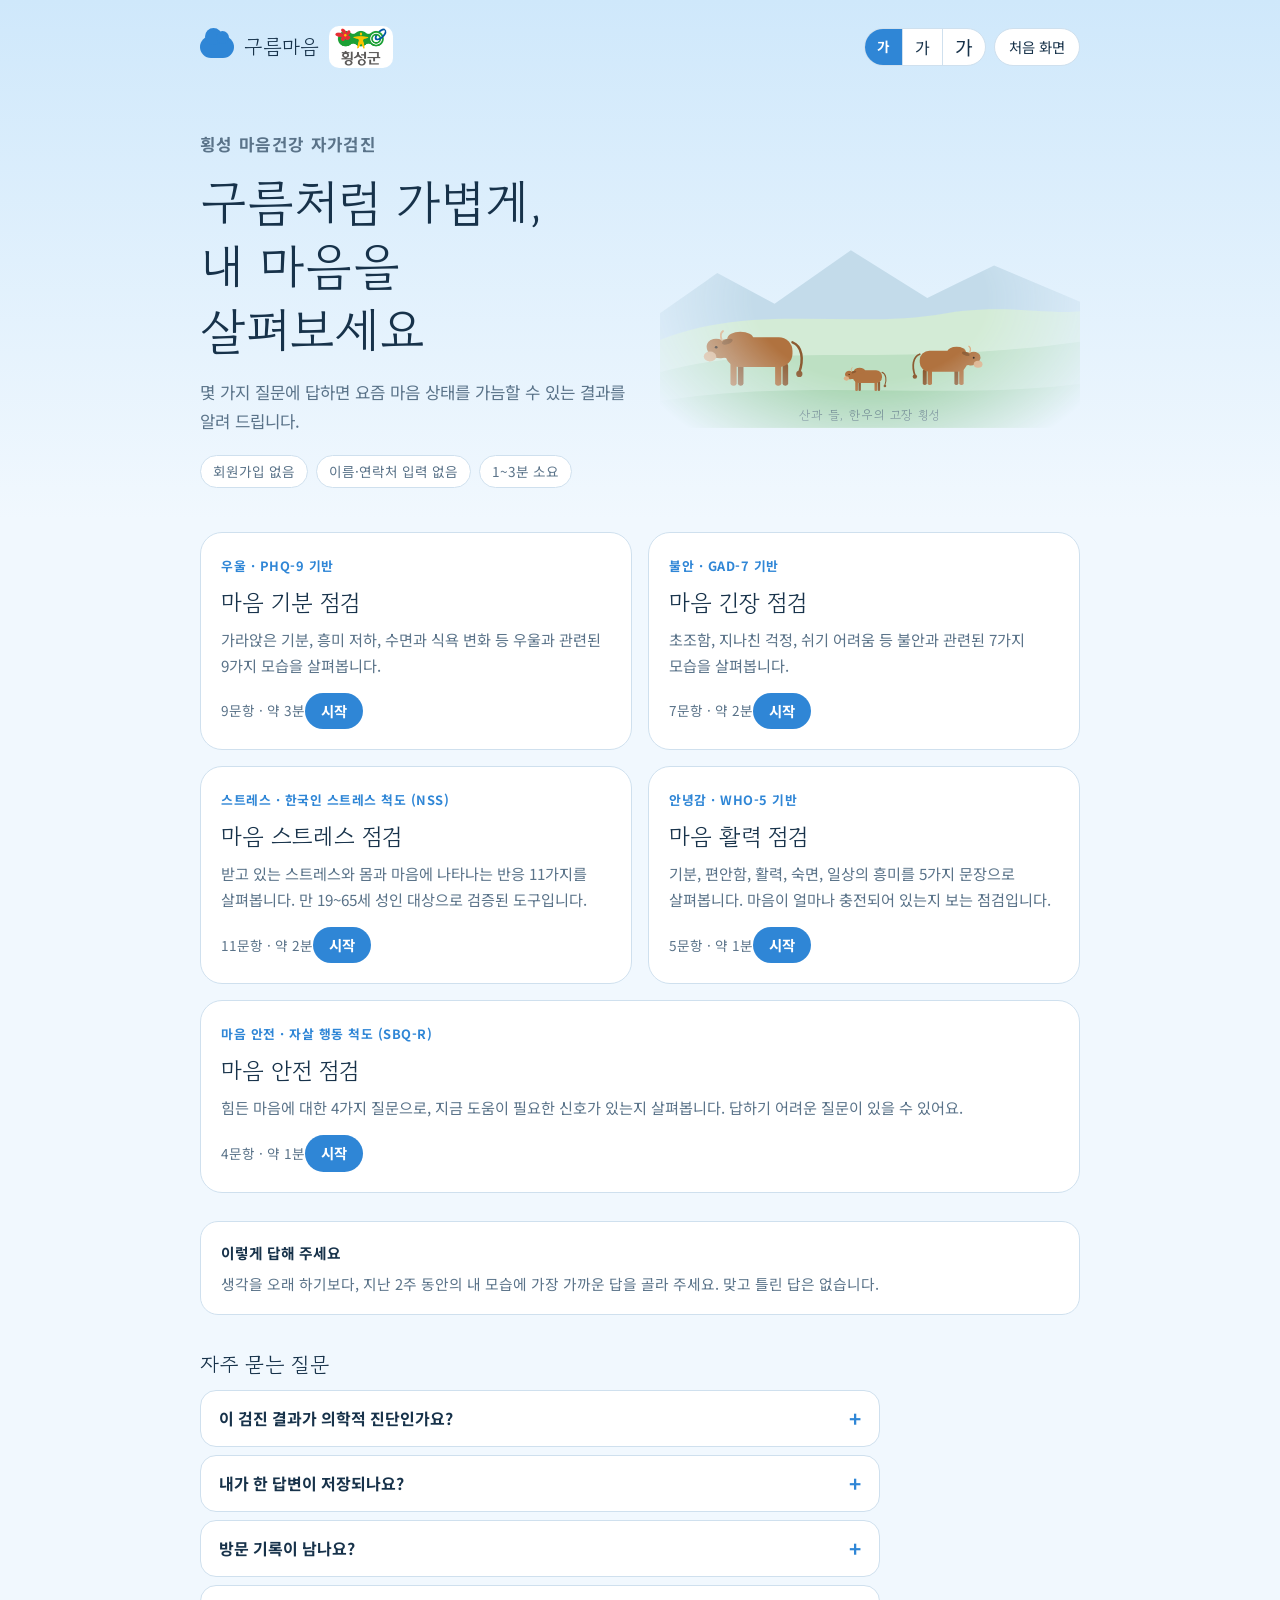
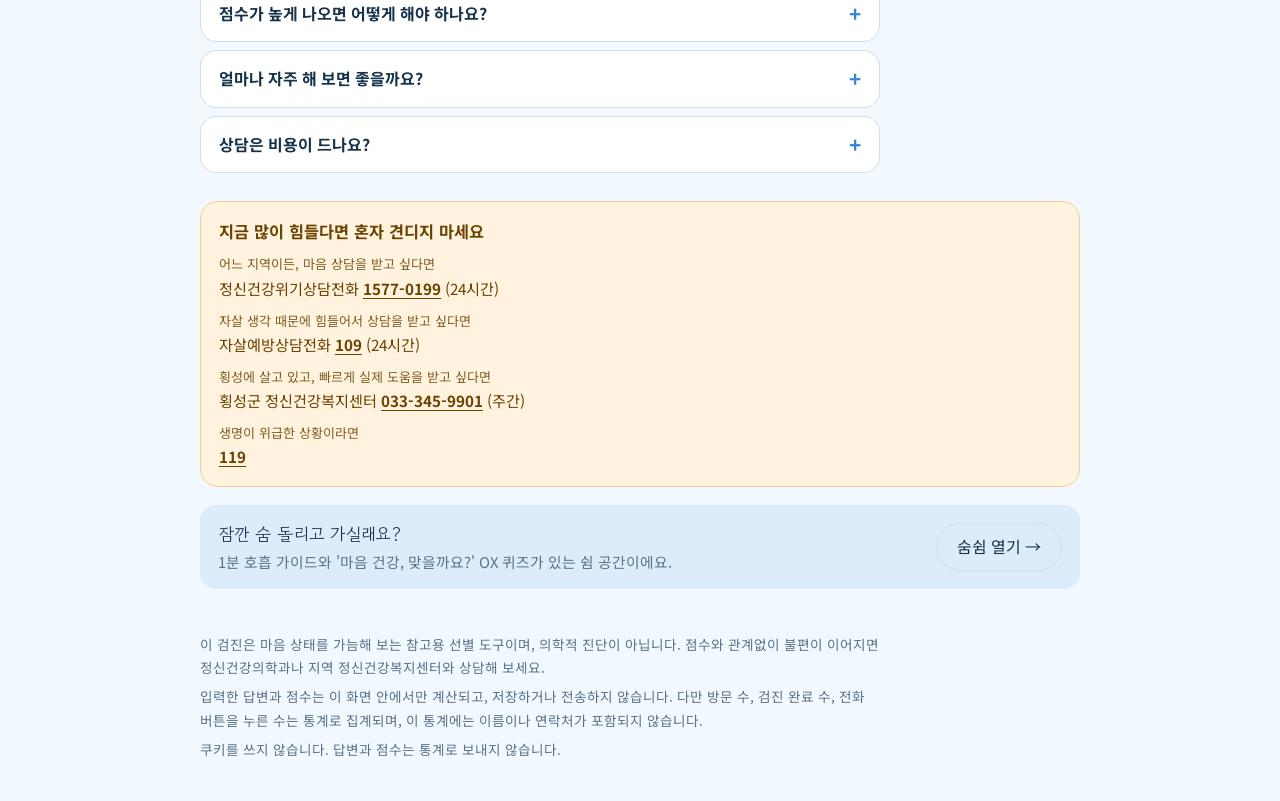
==== commit b4098712: "Add files via upload" ====
--- a/maeum/index.html
+++ b/maeum/index.html
@@ -39,7 +39,7 @@
         <button type="button" class="s1" data-fs="1" aria-label="글자 크게" aria-pressed="false">가</button>
         <button type="button" class="s2" data-fs="2" aria-label="글자 아주 크게" aria-pressed="false">가</button>
       </div>
-      <a class="help-link" href="#help" id="helpLink">도움 받을 곳</a>
+      <a class="help-link" data-go="home" data-from="maeum-header" href="../?ref=maeum-header">처음 화면</a>
     </div>
   </header>
 
@@ -49,7 +49,7 @@
     <h2>자주 묻는 질문</h2>
     <details><summary>이 검진 결과가 의학적 진단인가요?</summary><p>아닙니다. 지난 2주간의 마음 상태를 가늠해 보는 참고용 선별 도구입니다. 정확한 진단은 정신건강의학과 전문의의 면담으로 이루어집니다.</p></details>
     <details><summary>내가 한 답변이 저장되나요?</summary><p>답변과 점수는 이 화면 안에서만 계산되고 저장하거나 전송하지 않습니다. 창을 닫으면 사라집니다.<span class="stats-note" hidden> 다만 방문 수, 검진 완료 수, 전화 버튼을 누른 수는 통계로 집계되며, 이 통계에는 이름이나 연락처가 포함되지 않습니다.</span></p></details>
-    <details class="stats-note" hidden><summary>방문 기록이 남나요?</summary><p>방문 수, 검진을 끝까지 마친 수, 상담 전화 버튼을 누른 수가 합계로만 집계됩니다(통계 서비스 GoatCounter 사용). 이름, 연락처, 답변, 점수는 포함되지 않고 쿠키도 사용하지 않습니다. 글자 크기 설정은 이 기기에만 저장됩니다.</p></details>
+    <details class="stats-note" hidden><summary>방문 기록이 남나요?</summary><p>방문 수, 검진을 끝까지 마친 수, 상담 전화 버튼을 누른 수가 합계로만 집계됩니다. 이름, 연락처, 답변, 점수는 포함되지 않고 쿠키도 사용하지 않습니다. 글자 크기 설정은 이 기기에만 저장됩니다.</p></details>
     <details><summary>점수가 높게 나오면 어떻게 해야 하나요?</summary><p>결과 화면에 안내된 단계별 방법을 먼저 살펴보시고, 불편이 이어지면 횡성군 정신건강복지센터 등 전문 기관에 상담해 보세요. 점수와 관계없이 힘들다면 언제든 상담할 수 있습니다.</p></details>
     <details><summary>얼마나 자주 해 보면 좋을까요?</summary><p>우울과 불안 검진은 지난 2주를 기준으로 하므로, 2주 이상 간격을 두고 다시 해 보시길 권합니다. 마음이 크게 힘들 때는 간격과 관계없이 상담을 먼저 받으세요.</p></details>
     <details><summary>상담은 비용이 드나요?</summary><p>비용과 이용 방법은 다를 수 있으니 먼저 전화로 문의해 주세요. 어느 번호에 전화할지 모르겠다면 아래 "도움이 필요하시다면?"에서 내 상황에 맞는 번호를 찾아보세요.</p></details>
